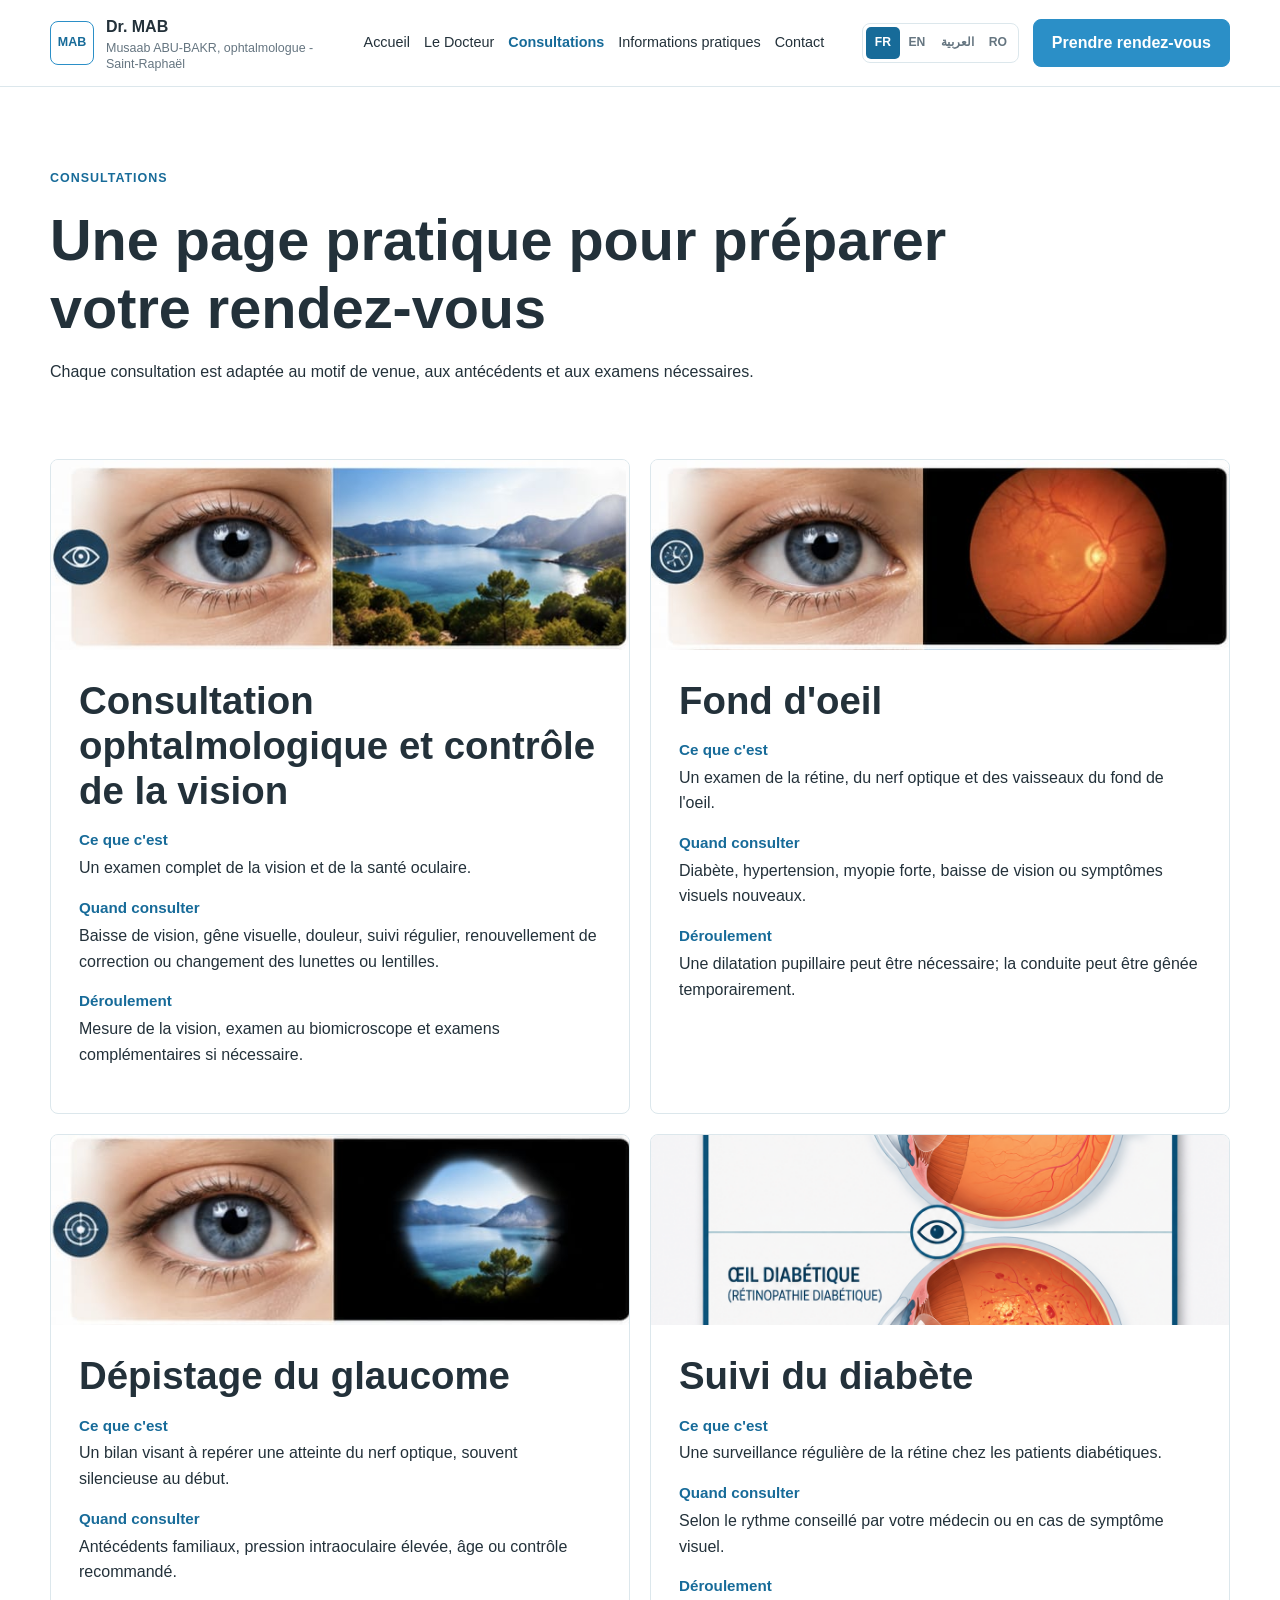
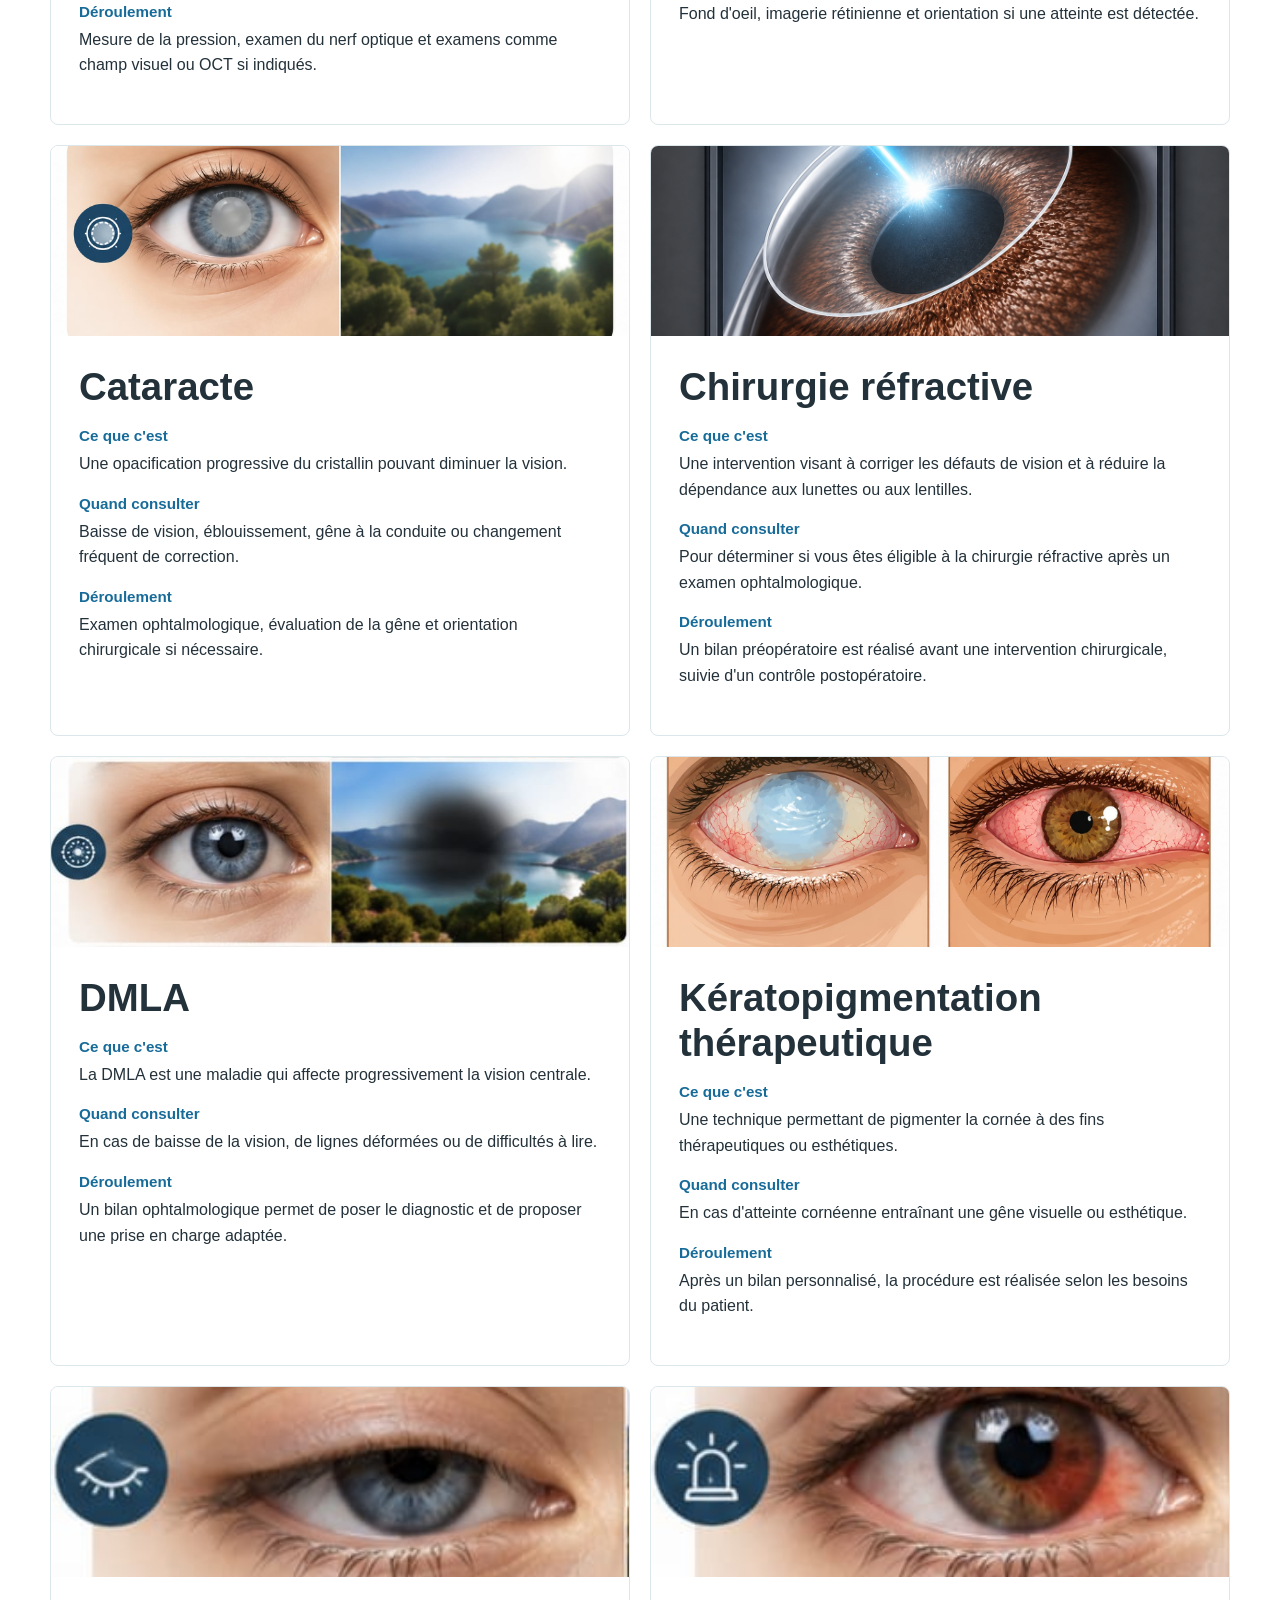
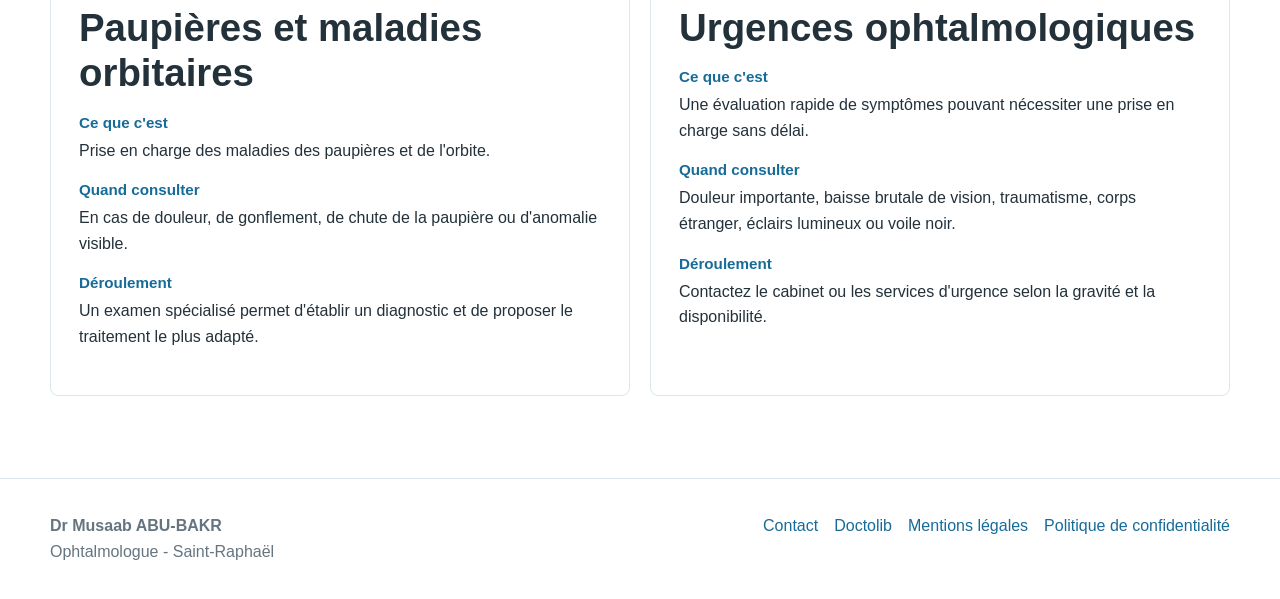
==== consultations.html @ e2e8c5e5 "Add files via upload" ====
<!doctype html>
<html lang="fr">
  <head>
    <meta charset="utf-8">
    <meta name="viewport" content="width=device-width, initial-scale=1">
    <title>Consultations ophtalmologiques à Saint-Raphaël | Dr Musaab ABU-BAKR</title>
    <meta name="description" content="Consultation ophtalmologique, contrôle de la vision, fond d'oeil, glaucome, diabète, cataracte, chirurgie réfractive, DMLA, kératopigmentation, paupières et maladies orbitaires.">
    <link rel="stylesheet" href="assets/styles.css">
  </head>
  <body>
    <header class="site-header">
      <a class="brand" href="index.html"><span class="brand-mark">MAB</span><span><strong>Dr. MAB</strong><small>Musaab ABU-BAKR, ophtalmologue - Saint-Raphaël</small></span></a>
      <button class="nav-toggle" type="button" aria-expanded="false" aria-controls="site-nav">Menu</button>
      <nav id="site-nav" class="site-nav"><a href="index.html">Accueil</a><a href="le-docteur.html">Le Docteur</a><a href="consultations.html" aria-current="page">Consultations</a><a href="informations-pratiques.html">Informations pratiques</a><a href="contact.html">Contact</a></nav>
      <a class="button button-primary header-cta" href="https://www.doctolib.fr/ophtalmologue/saint-raphael/musaab-abu-bakr-81519fad-babe-4776-a67e-3e1cb4965080" target="_blank" rel="noopener">Prendre rendez-vous</a>
    </header>
    <main>
      <section class="section compact-hero">
        <p class="eyebrow">Consultations</p>
        <h1>Une page pratique pour préparer votre rendez-vous</h1>
        <p>Chaque consultation est adaptée au motif de venue, aux antécédents et aux examens nécessaires.</p>
      </section>
      <section class="section service-list">
        <article><img src="assets/images/controle.jpg" alt="Consultation ophtalmologique et contrôle de la vision"><div class="service-body"><h2>Consultation ophtalmologique et contrôle de la vision</h2><h3>Ce que c'est</h3><p>Un examen complet de la vision et de la santé oculaire.</p><h3>Quand consulter</h3><p>Baisse de vision, gêne visuelle, douleur, suivi régulier, renouvellement de correction ou changement des lunettes ou lentilles.</p><h3>Déroulement</h3><p>Mesure de la vision, examen au biomicroscope et examens complémentaires si nécessaire.</p></div></article>
        <article><img src="assets/images/fund%20ochi.jpg" alt="Fond d'oeil"><div class="service-body"><h2>Fond d'oeil</h2><h3>Ce que c'est</h3><p>Un examen de la rétine, du nerf optique et des vaisseaux du fond de l'oeil.</p><h3>Quand consulter</h3><p>Diabète, hypertension, myopie forte, baisse de vision ou symptômes visuels nouveaux.</p><h3>Déroulement</h3><p>Une dilatation pupillaire peut être nécessaire; la conduite peut être gênée temporairement.</p></div></article>
        <article><img src="assets/images/glaucom.jpg" alt="Dépistage du glaucome"><div class="service-body"><h2>Dépistage du glaucome</h2><h3>Ce que c'est</h3><p>Un bilan visant à repérer une atteinte du nerf optique, souvent silencieuse au début.</p><h3>Quand consulter</h3><p>Antécédents familiaux, pression intraoculaire élevée, âge ou contrôle recommandé.</p><h3>Déroulement</h3><p>Mesure de la pression, examen du nerf optique et examens comme champ visuel ou OCT si indiqués.</p></div></article>
        <article><img src="assets/images/diabet.png" alt="Suivi du diabète"><div class="service-body"><h2>Suivi du diabète</h2><h3>Ce que c'est</h3><p>Une surveillance régulière de la rétine chez les patients diabétiques.</p><h3>Quand consulter</h3><p>Selon le rythme conseillé par votre médecin ou en cas de symptôme visuel.</p><h3>Déroulement</h3><p>Fond d'oeil, imagerie rétinienne et orientation si une atteinte est détectée.</p></div></article>
        <article><img src="assets/images/cataracta.jpg" alt="Cataracte"><div class="service-body"><h2>Cataracte</h2><h3>Ce que c'est</h3><p>Une opacification progressive du cristallin pouvant diminuer la vision.</p><h3>Quand consulter</h3><p>Baisse de vision, éblouissement, gêne à la conduite ou changement fréquent de correction.</p><h3>Déroulement</h3><p>Examen ophtalmologique, évaluation de la gêne et orientation chirurgicale si nécessaire.</p></div></article>
        <article><img src="assets/images/laser.png" alt="Chirurgie réfractive"><div class="service-body"><h2>Chirurgie réfractive</h2><h3>Ce que c'est</h3><p>Une intervention visant à corriger les défauts de vision et à réduire la dépendance aux lunettes ou aux lentilles.</p><h3>Quand consulter</h3><p>Pour déterminer si vous êtes éligible à la chirurgie réfractive après un examen ophtalmologique.</p><h3>Déroulement</h3><p>Un bilan préopératoire est réalisé avant une intervention chirurgicale, suivie d'un contrôle postopératoire.</p></div></article>
        <article><img src="assets/images/DMLA.jpg" alt="DMLA"><div class="service-body"><h2>DMLA</h2><h3>Ce que c'est</h3><p>La DMLA est une maladie qui affecte progressivement la vision centrale.</p><h3>Quand consulter</h3><p>En cas de baisse de la vision, de lignes déformées ou de difficultés à lire.</p><h3>Déroulement</h3><p>Un bilan ophtalmologique permet de poser le diagnostic et de proposer une prise en charge adaptée.</p></div></article>
        <article><img src="assets/images/keratopigm.%20terap..jpg" alt="Kératopigmentation thérapeutique"><div class="service-body"><h2>Kératopigmentation thérapeutique</h2><h3>Ce que c'est</h3><p>Une technique permettant de pigmenter la cornée à des fins thérapeutiques ou esthétiques.</p><h3>Quand consulter</h3><p>En cas d'atteinte cornéenne entraînant une gêne visuelle ou esthétique.</p><h3>Déroulement</h3><p>Après un bilan personnalisé, la procédure est réalisée selon les besoins du patient.</p></div></article>
        <article><img src="assets/images/maladies%20orbit..jpg" alt="Paupières et maladies orbitaires"><div class="service-body"><h2>Paupières et maladies orbitaires</h2><h3>Ce que c'est</h3><p>Prise en charge des maladies des paupières et de l'orbite.</p><h3>Quand consulter</h3><p>En cas de douleur, de gonflement, de chute de la paupière ou d'anomalie visible.</p><h3>Déroulement</h3><p>Un examen spécialisé permet d'établir un diagnostic et de proposer le traitement le plus adapté.</p></div></article>
        <article><img src="assets/images/urgence.jpg" alt="Urgences ophtalmologiques"><div class="service-body"><h2>Urgences ophtalmologiques</h2><h3>Ce que c'est</h3><p>Une évaluation rapide de symptômes pouvant nécessiter une prise en charge sans délai.</p><h3>Quand consulter</h3><p>Douleur importante, baisse brutale de vision, traumatisme, corps étranger, éclairs lumineux ou voile noir.</p><h3>Déroulement</h3><p>Contactez le cabinet ou les services d'urgence selon la gravité et la disponibilité.</p></div></article>
      </section>
    </main>
    <footer class="site-footer"><div><strong>Dr Musaab ABU-BAKR</strong><span>Ophtalmologue - Saint-Raphaël</span></div><nav><a href="contact.html">Contact</a><a href="https://www.doctolib.fr/ophtalmologue/saint-raphael/musaab-abu-bakr-81519fad-babe-4776-a67e-3e1cb4965080" target="_blank" rel="noopener">Doctolib</a><a href="mentions-legales.html">Mentions légales</a><a href="politique-confidentialite.html">Politique de confidentialité</a></nav></footer>
    <script src="assets/i18n.js"></script>
    <script src="assets/script.js"></script>
  </body>
</html>
---- assets/styles.css ----
:root {
  --blue: #2b8fc7;
  --blue-dark: #176b99;
  --blue-soft: #eaf6fb;
  --ink: #23313a;
  --muted: #657580;
  --line: #dce7ec;
  --panel: #f7fbfd;
  --white: #ffffff;
  --shadow: 0 18px 50px rgba(35, 49, 58, 0.08);
}

* {
  box-sizing: border-box;
}

html {
  scroll-behavior: smooth;
}

body {
  margin: 0;
  color: var(--ink);
  background: var(--white);
  font-family: Arial, Helvetica, sans-serif;
  line-height: 1.6;
}

img {
  display: block;
  max-width: 100%;
}

a {
  color: var(--blue-dark);
  text-decoration: none;
}

a:hover {
  text-decoration: underline;
}

h1,
h2,
h3 {
  line-height: 1.18;
  margin: 0 0 16px;
}

h1 {
  font-size: clamp(2rem, 6vw, 4.5rem);
  letter-spacing: 0;
}

h2 {
  font-size: clamp(1.55rem, 3vw, 2.4rem);
}

h3 {
  font-size: 1.05rem;
}

p {
  margin: 0 0 18px;
}

.site-header {
  position: sticky;
  top: 0;
  z-index: 10;
  display: grid;
  grid-template-columns: auto 1fr auto auto;
  align-items: center;
  gap: 14px;
  padding: 14px max(20px, calc((100vw - 1180px) / 2));
  border-bottom: 1px solid var(--line);
  background: rgba(255, 255, 255, 0.96);
  backdrop-filter: blur(10px);
}

.language-switcher {
  direction: ltr;
  display: inline-flex;
  align-items: center;
  padding: 3px;
  border: 1px solid var(--line);
  border-radius: 8px;
  background: var(--white);
}

.language-switcher button {
  min-width: 34px;
  height: 32px;
  padding: 0 7px;
  border: 0;
  border-radius: 5px;
  background: transparent;
  color: var(--muted);
  cursor: pointer;
  font: inherit;
  font-size: 0.76rem;
  font-weight: 700;
}

.language-switcher button.is-active {
  color: var(--white);
  background: var(--blue-dark);
}

.language-switcher-legal {
  position: absolute;
  top: 20px;
  right: 20px;
}

html[dir="rtl"] body {
  font-family: Arial, "Tahoma", sans-serif;
}

html[dir="rtl"] .hero-list li,
html[dir="rtl"] .check-list li {
  padding-right: 28px;
  padding-left: 0;
}

html[dir="rtl"] .hero-list li::before,
html[dir="rtl"] .check-list li::before {
  right: 0;
  left: auto;
}

.brand {
  display: inline-flex;
  align-items: center;
  gap: 12px;
  min-width: 0;
  color: var(--ink);
}

.brand:hover {
  text-decoration: none;
}

.brand-mark {
  display: grid;
  width: 44px;
  height: 44px;
  place-items: center;
  border: 1px solid var(--blue);
  border-radius: 8px;
  color: var(--blue-dark);
  font-weight: 700;
  font-size: 0.78rem;
}

.brand strong,
.brand small {
  display: block;
}

.brand small {
  max-width: 220px;
  color: var(--muted);
  font-size: 0.78rem;
  line-height: 1.3;
}

.site-nav {
  display: flex;
  justify-content: center;
  gap: 14px;
  font-size: 0.9rem;
}

.site-nav a {
  color: var(--ink);
  white-space: nowrap;
}

.site-nav a[aria-current="page"] {
  color: var(--blue-dark);
  font-weight: 700;
}

.nav-toggle {
  display: none;
}

.button {
  display: inline-flex;
  align-items: center;
  justify-content: center;
  min-height: 44px;
  padding: 10px 18px;
  border: 1px solid var(--blue);
  border-radius: 8px;
  font-weight: 700;
  text-decoration: none;
}

.button:hover {
  text-decoration: none;
}

.button-primary {
  color: var(--white);
  background: var(--blue);
}

.button-primary:hover {
  background: var(--blue-dark);
}

.button-secondary {
  color: var(--blue-dark);
  background: var(--white);
}

.section {
  width: min(1180px, calc(100% - 40px));
  margin: 0 auto;
  padding: 82px 0;
}

.section-muted {
  width: 100%;
  padding-right: max(20px, calc((100vw - 1180px) / 2));
  padding-left: max(20px, calc((100vw - 1180px) / 2));
  background: var(--panel);
}

.hero,
.split,
.page-hero,
.contact-band,
.contact-page {
  display: grid;
  grid-template-columns: minmax(0, 1fr) minmax(320px, 0.82fr);
  gap: 54px;
  align-items: center;
}

.hero {
  min-height: calc(100vh - 78px);
  padding-top: 52px;
  padding-bottom: 52px;
}

.hero-title {
  max-width: 760px;
  font-size: 4rem;
  line-height: 1.12;
}

.hero-role {
  display: block;
  margin-top: 10px;
}

.nowrap {
  white-space: nowrap;
}

.eyebrow {
  color: var(--blue-dark);
  font-size: 0.78rem;
  font-weight: 700;
  letter-spacing: 0.08em;
  text-transform: uppercase;
}

.hero-list,
.check-list {
  padding: 0;
  margin: 0 0 28px;
  list-style: none;
}

.hero-list li,
.check-list li {
  position: relative;
  padding-left: 28px;
  margin: 10px 0;
}

.hero-list li::before,
.check-list li::before,
.advantage-row span::before {
  content: "✓";
  color: var(--blue-dark);
  font-weight: 700;
}

.hero-list li::before,
.check-list li::before {
  position: absolute;
  left: 0;
}

.actions {
  display: flex;
  flex-wrap: wrap;
  gap: 12px;
}

.photo-card {
  position: relative;
  overflow: hidden;
  min-height: 360px;
  margin: 0;
  border: 1px solid var(--line);
  border-radius: 8px;
  background:
    linear-gradient(135deg, rgba(43, 143, 199, 0.12), rgba(247, 251, 253, 0.86)),
    repeating-linear-gradient(45deg, #f6fbfd 0 12px, #eef7fb 12px 24px);
  box-shadow: var(--shadow);
}

.photo-card img {
  width: 100%;
  height: 100%;
  min-height: inherit;
  object-fit: cover;
}

.photo-card img.focus-right {
  object-position: right center;
}

.photo-card img[hidden] {
  display: none;
}

.photo-card img:not([src]),
.photo-card img[src=""] {
  display: none;
}

.photo-card figcaption {
  position: absolute;
  right: 16px;
  bottom: 16px;
  left: 16px;
  padding: 10px 12px;
  border: 1px solid var(--line);
  border-radius: 8px;
  background: rgba(255, 255, 255, 0.9);
  color: var(--muted);
  font-size: 0.88rem;
}

.hero-photo {
  min-height: 520px;
}

.wide-photo {
  min-height: 460px;
}

.section-heading {
  max-width: 720px;
  margin-bottom: 34px;
}

.feature-grid,
.language-grid {
  display: grid;
  grid-template-columns: repeat(4, minmax(0, 1fr));
  gap: 18px;
}

.feature,
.language-grid article,
.service-list article,
.pathology-list article,
.faq details {
  border: 1px solid var(--line);
  border-radius: 8px;
  background: var(--white);
}

.feature {
  padding: 24px;
}

.icon {
  display: grid;
  width: 42px;
  height: 42px;
  place-items: center;
  margin-bottom: 18px;
  border-radius: 8px;
  background: var(--blue-soft);
  color: var(--blue-dark);
  font-size: 1.45rem;
}

.center {
  margin-top: 28px;
  text-align: center;
}

.advantage-row {
  display: grid;
  grid-template-columns: repeat(4, minmax(0, 1fr));
  gap: 16px;
}

.advantage-row span {
  display: flex;
  align-items: center;
  gap: 10px;
  min-height: 72px;
  padding: 18px;
  border: 1px solid var(--line);
  border-radius: 8px;
  background: var(--white);
  font-weight: 700;
}

.international {
  display: grid;
  grid-template-columns: 0.65fr 1fr;
  gap: 36px;
  border-top: 1px solid var(--line);
  border-bottom: 1px solid var(--line);
}

.language-grid {
  grid-template-columns: repeat(3, minmax(0, 1fr));
}

.language-grid article {
  padding: 24px;
}

.contact-band,
.contact-page {
  align-items: stretch;
}

.info-list {
  display: grid;
  gap: 12px;
  margin: 0 0 26px;
}

.info-list div {
  padding-bottom: 12px;
  border-bottom: 1px solid var(--line);
}

.info-list dt {
  color: var(--muted);
  font-size: 0.85rem;
}

.info-list dd {
  margin: 0;
  font-weight: 700;
}

.info-list.large {
  font-size: 1.1rem;
}

.map-placeholder {
  display: grid;
  min-height: 320px;
  place-items: center;
  border: 1px solid var(--line);
  border-radius: 8px;
  background:
    linear-gradient(rgba(255, 255, 255, 0.75), rgba(255, 255, 255, 0.75)),
    linear-gradient(90deg, transparent 24px, rgba(43, 143, 199, 0.12) 25px),
    linear-gradient(transparent 24px, rgba(43, 143, 199, 0.12) 25px);
  background-size: auto, 50px 50px, 50px 50px;
  color: var(--muted);
  font-weight: 700;
}

.large-map {
  min-height: 520px;
}

.map-image-link {
  overflow: hidden;
  padding: 0;
  background: var(--white);
}

.map-image-link img {
  width: 100%;
  height: 100%;
  min-height: inherit;
  object-fit: cover;
  transition: transform 180ms ease;
}

.map-image-link:hover img {
  transform: scale(1.015);
}

.compact-hero {
  max-width: 920px;
  margin-left: max(20px, calc((100vw - 1180px) / 2));
  padding-bottom: 34px;
}

.compact-hero h1 {
  font-size: clamp(2rem, 5vw, 3.6rem);
}

.service-list,
.pathology-list {
  display: grid;
  grid-template-columns: repeat(2, minmax(0, 1fr));
  gap: 20px;
  padding-top: 22px;
}

.pathology-list article {
  padding: 28px;
}

.service-list article {
  overflow: hidden;
  padding: 0;
}

.service-list article img {
  display: block;
  width: 100%;
  height: 190px;
  object-fit: cover;
}

.service-list .service-body {
  padding: 28px;
}

.service-list h3,
.pathology-list h3 {
  margin: 18px 0 6px;
  color: var(--blue-dark);
  font-size: 0.95rem;
}

.faq {
  max-width: 900px;
}

.faq details {
  padding: 18px 22px;
  margin-bottom: 14px;
}

.faq summary {
  cursor: pointer;
  font-weight: 700;
}

.faq p {
  margin-top: 12px;
  margin-bottom: 0;
}

.content {
  display: grid;
  max-width: 920px;
  gap: 32px;
}

.timeline {
  display: grid;
  gap: 16px;
  margin: 18px 0 0;
  padding: 0;
  list-style: none;
}

.timeline li {
  padding-left: 16px;
  border-left: 2px solid var(--line);
}

.timeline strong {
  display: block;
}

.timeline .timeline-meta {
  display: block;
  margin-top: 2px;
  color: var(--muted);
  font-size: 0.85rem;
}

.content article {
  padding-bottom: 28px;
  border-bottom: 1px solid var(--line);
}

.site-footer {
  display: flex;
  justify-content: space-between;
  gap: 24px;
  padding: 34px max(20px, calc((100vw - 1180px) / 2));
  border-top: 1px solid var(--line);
  color: var(--muted);
}

.site-footer strong,
.site-footer span {
  display: block;
}

.site-footer nav {
  display: flex;
  flex-wrap: wrap;
  gap: 16px;
}

.legal-page {
  max-width: 820px;
}

@media (max-width: 1180px) {
  .site-header {
    grid-template-columns: 1fr auto auto;
  }

  .header-cta {
    display: none;
  }

  .nav-toggle {
    display: inline-flex;
    align-items: center;
    justify-content: center;
    min-height: 40px;
    padding: 8px 12px;
    border: 1px solid var(--line);
    border-radius: 8px;
    background: var(--white);
    color: var(--ink);
    font-weight: 700;
  }

  .site-nav {
    grid-column: 1 / -1;
    display: none;
    flex-direction: column;
    align-items: flex-start;
    padding-top: 10px;
  }

  .language-switcher {
    grid-column: 2;
    grid-row: 1;
    justify-self: end;
  }

  .nav-toggle {
    grid-column: 3;
    grid-row: 1;
  }

  .site-nav {
    grid-row: 2;
  }

  .site-nav.is-open {
    display: flex;
  }

  .hero,
  .split,
  .page-hero,
  .contact-band,
  .contact-page,
  .international {
    grid-template-columns: 1fr;
  }

  .hero-title {
    max-width: 820px;
    font-size: 3.45rem;
  }

  .feature-grid,
  .advantage-row {
    grid-template-columns: repeat(2, minmax(0, 1fr));
  }
}

@media (max-width: 720px) {
  .section {
    width: min(100% - 28px, 1180px);
    padding: 58px 0;
  }

  .section-muted {
    width: 100%;
    padding-right: 14px;
    padding-left: 14px;
  }

  .brand small {
    max-width: 190px;
  }

  .site-header {
    gap: 10px;
  }

  .language-switcher button {
    min-width: 29px;
    padding: 0 4px;
    font-size: 0.7rem;
  }

  .language-switcher {
    grid-column: 1 / -1;
    grid-row: 2;
  }

  .site-nav {
    grid-row: 3;
  }

  .hero {
    min-height: auto;
    padding-top: 44px;
  }

  .hero-title {
    font-size: 2.55rem;
    line-height: 1.14;
  }

  .hero-photo,
  .photo-card,
  .wide-photo {
    min-height: 300px;
  }

  .feature-grid,
  .advantage-row,
  .language-grid,
  .service-list,
  .pathology-list {
    grid-template-columns: 1fr;
  }

  .site-footer {
    display: grid;
  }
}

@media (max-width: 420px) {
  .hero-title {
    font-size: 2.2rem;
  }
}

.hero-carousel {
  position: absolute;
  inset: 0;
}

.hero-carousel-slides {
  position: absolute;
  inset: 0;
}

.hero-carousel-slide {
  position: absolute;
  inset: 0;
  width: 100%;
  height: 100%;
  object-fit: cover;
  opacity: 0;
  transition: opacity 480ms ease;
}

.hero-carousel-slide.active {
  z-index: 1;
  opacity: 1;
}

.hero-carousel-dots {
  position: absolute;
  z-index: 2;
  right: 16px;
  bottom: 16px;
  left: 16px;
  display: flex;
  justify-content: center;
  gap: 8px;
}

.hero-carousel-dot {
  width: 10px;
  height: 10px;
  padding: 0;
  border: 1px solid var(--line);
  border-radius: 50%;
  background: rgba(255, 255, 255, 0.8);
  box-shadow: var(--shadow);
  cursor: pointer;
}

.hero-carousel-dot.active {
  background: var(--blue);
  border-color: var(--blue);
}

.hero-carousel-expand {
  position: absolute;
  z-index: 2;
  top: 16px;
  right: 16px;
  width: 36px;
  height: 36px;
  display: inline-flex;
  align-items: center;
  justify-content: center;
  padding: 0;
  border: 1px solid var(--line);
  border-radius: 999px;
  background: rgba(255, 255, 255, 0.8);
  box-shadow: var(--shadow);
  color: var(--ink);
  font-size: 1.1rem;
  cursor: pointer;
}

.hero-carousel-expand:hover {
  background: var(--white);
}

.lightbox {
  display: none;
  position: fixed;
  inset: 0;
  z-index: 1000;
  align-items: center;
  justify-content: center;
  padding: 40px;
  background: rgba(35, 49, 58, 0.85);
}

.lightbox.lightbox-open {
  display: flex;
}

.lightbox-image {
  max-width: 100%;
  max-height: 100%;
  object-fit: contain;
  box-shadow: var(--shadow);
}

.lightbox-close {
  position: fixed;
  top: 20px;
  right: 20px;
  width: 44px;
  height: 44px;
  display: inline-flex;
  align-items: center;
  justify-content: center;
  padding: 0;
  border: 1px solid rgba(255, 255, 255, 0.4);
  border-radius: 999px;
  background: rgba(255, 255, 255, 0.15);
  color: var(--white);
  font-size: 1.2rem;
  cursor: pointer;
}

.lightbox-close:hover {
  background: rgba(255, 255, 255, 0.3);
}

@media (prefers-reduced-motion: reduce) {
  .hero-carousel-slide {
    transition: none;
  }
}
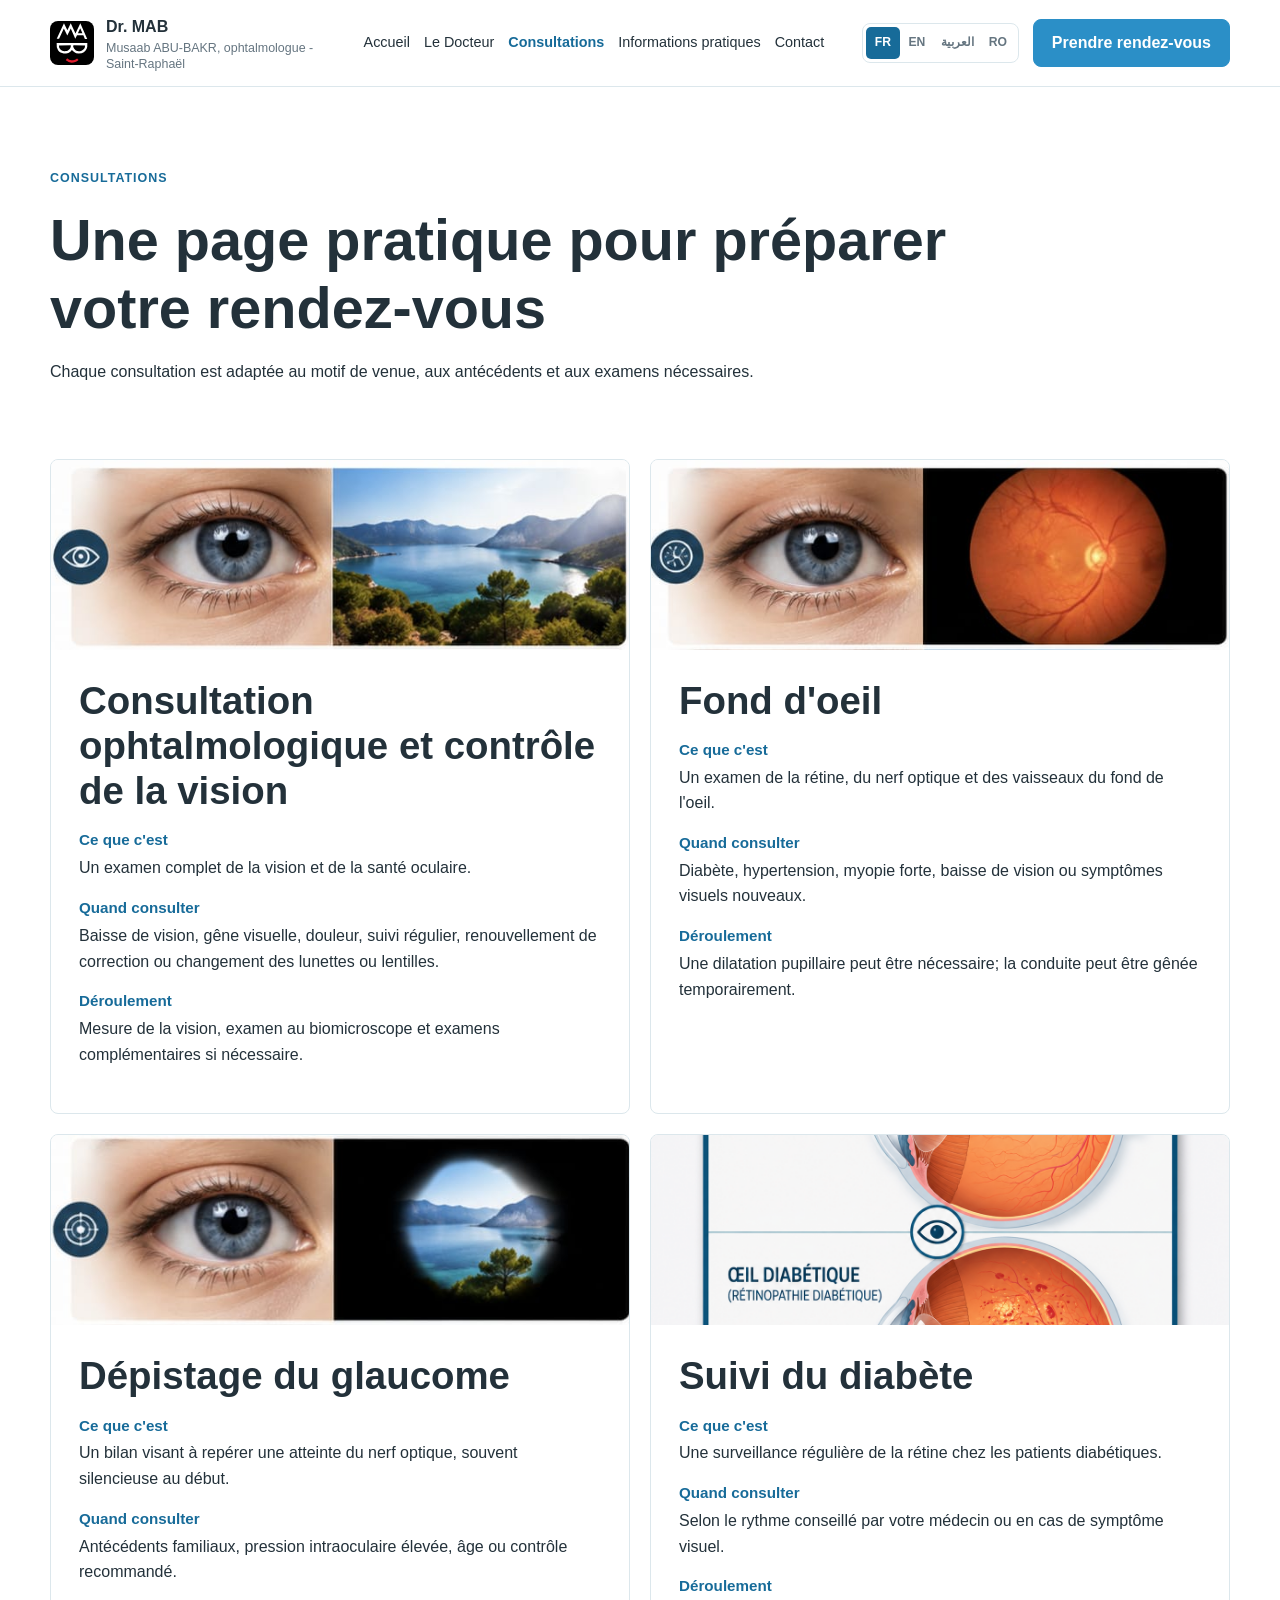
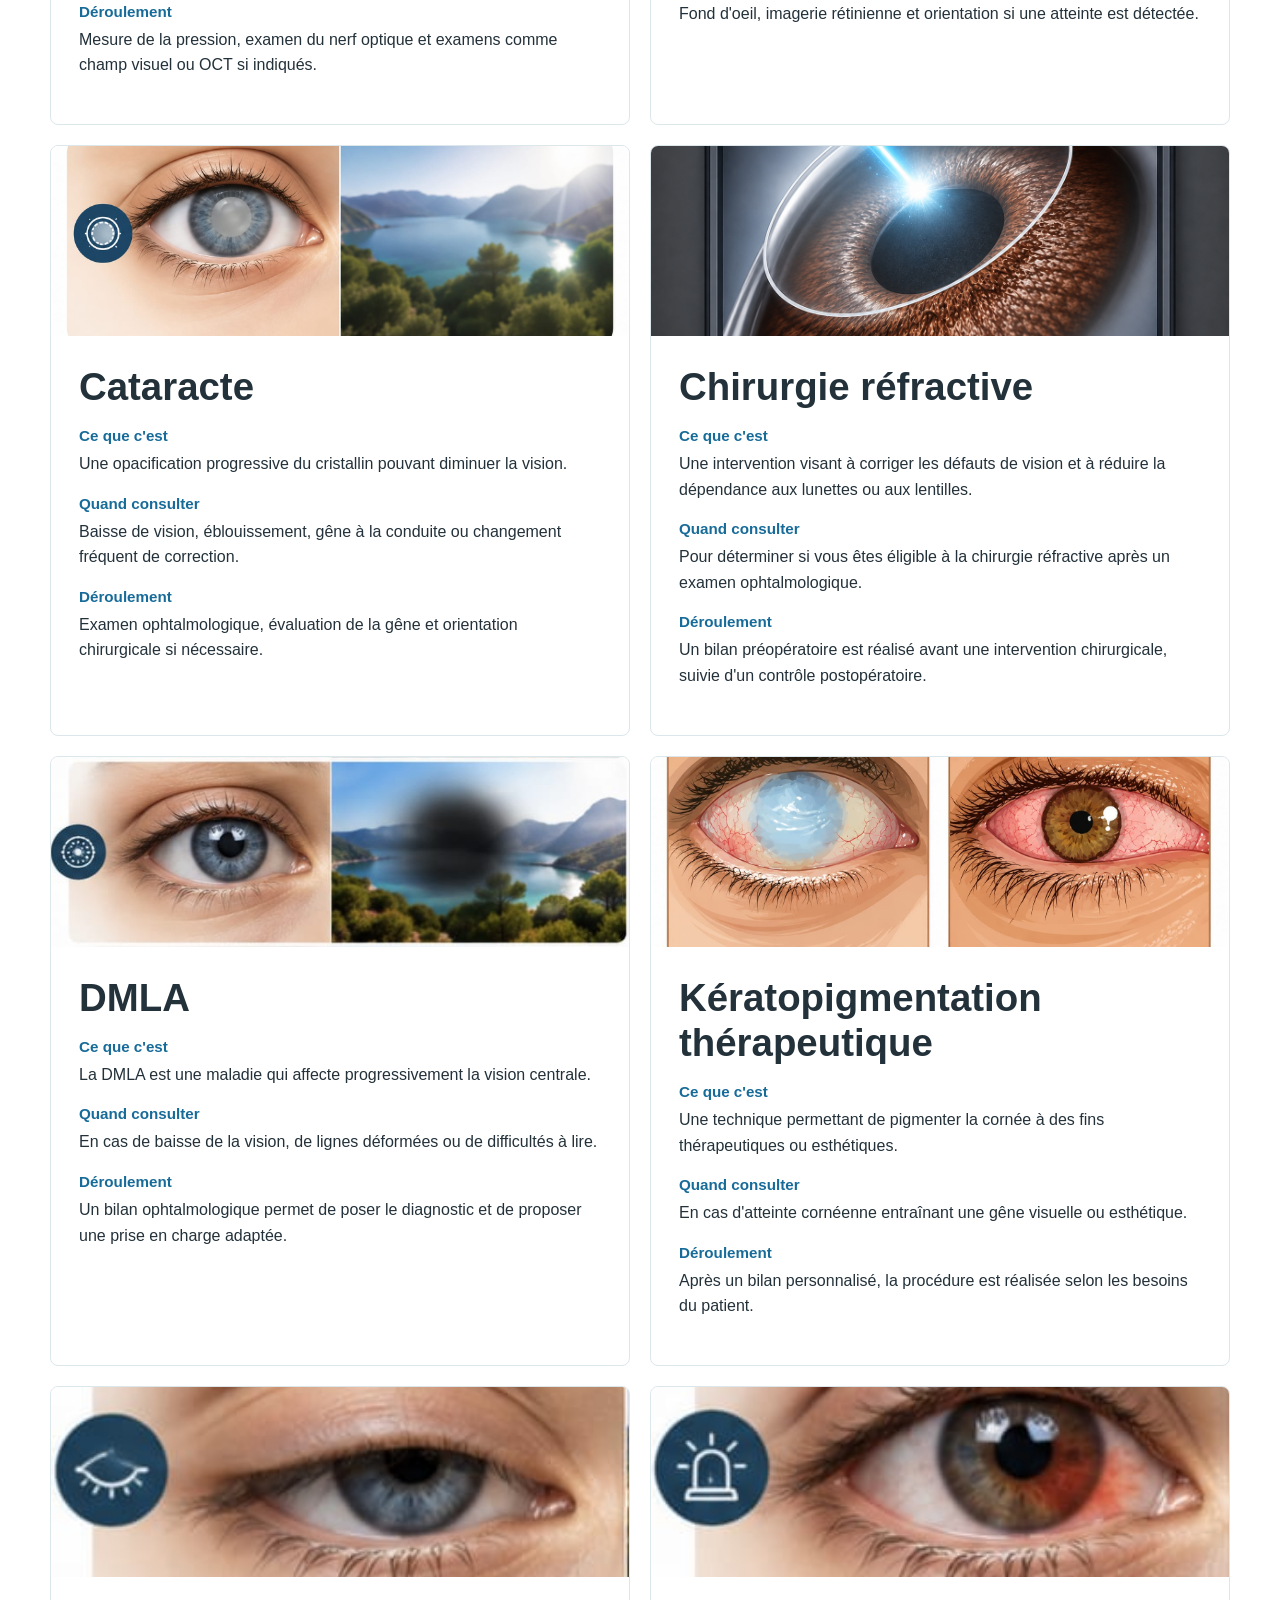
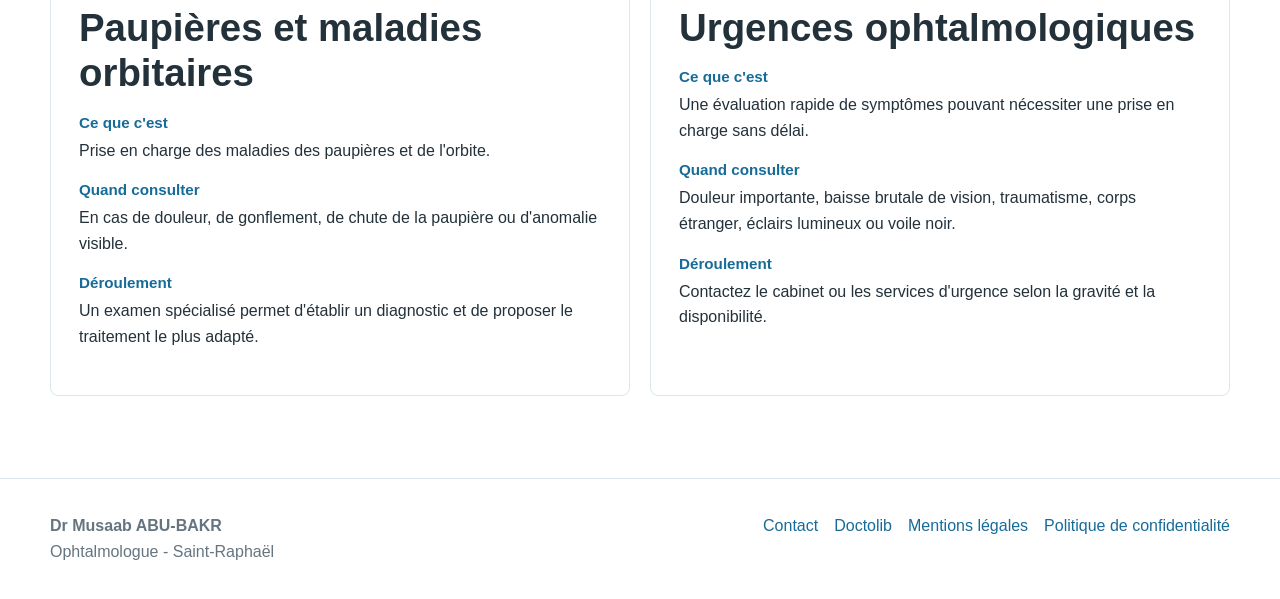
==== commit 9cb93ae0: "Add files via upload" ====
--- a/consultations.html
+++ b/consultations.html
@@ -5,11 +5,12 @@
     <meta name="viewport" content="width=device-width, initial-scale=1">
     <title>Consultations ophtalmologiques à Saint-Raphaël | Dr Musaab ABU-BAKR</title>
     <meta name="description" content="Consultation ophtalmologique, contrôle de la vision, fond d'oeil, glaucome, diabète, cataracte, chirurgie réfractive, DMLA, kératopigmentation, paupières et maladies orbitaires.">
-    <link rel="stylesheet" href="assets/styles.css">
+    <link rel="icon" type="image/svg+xml" href="assets/images/logo-mab.svg">
+    <link rel="stylesheet" href="assets/styles.css?v=1">
   </head>
   <body>
     <header class="site-header">
-      <a class="brand" href="index.html"><span class="brand-mark">MAB</span><span><strong>Dr. MAB</strong><small>Musaab ABU-BAKR, ophtalmologue - Saint-Raphaël</small></span></a>
+      <a class="brand" href="index.html"><img src="assets/images/logo-mab.svg" alt="Dr Musaab ABU-BAKR" class="brand-mark"><span><strong>Dr. MAB</strong><small>Musaab ABU-BAKR, ophtalmologue - Saint-Raphaël</small></span></a>
       <button class="nav-toggle" type="button" aria-expanded="false" aria-controls="site-nav">Menu</button>
       <nav id="site-nav" class="site-nav"><a href="index.html">Accueil</a><a href="le-docteur.html">Le Docteur</a><a href="consultations.html" aria-current="page">Consultations</a><a href="informations-pratiques.html">Informations pratiques</a><a href="contact.html">Contact</a></nav>
       <a class="button button-primary header-cta" href="https://www.doctolib.fr/ophtalmologue/saint-raphael/musaab-abu-bakr-81519fad-babe-4776-a67e-3e1cb4965080" target="_blank" rel="noopener">Prendre rendez-vous</a>
@@ -21,12 +22,12 @@
         <p>Chaque consultation est adaptée au motif de venue, aux antécédents et aux examens nécessaires.</p>
       </section>
       <section class="section service-list">
-        <article><img src="assets/images/controle.jpg" alt="Consultation ophtalmologique et contrôle de la vision"><div class="service-body"><h2>Consultation ophtalmologique et contrôle de la vision</h2><h3>Ce que c'est</h3><p>Un examen complet de la vision et de la santé oculaire.</p><h3>Quand consulter</h3><p>Baisse de vision, gêne visuelle, douleur, suivi régulier, renouvellement de correction ou changement des lunettes ou lentilles.</p><h3>Déroulement</h3><p>Mesure de la vision, examen au biomicroscope et examens complémentaires si nécessaire.</p></div></article>
-        <article><img src="assets/images/fund%20ochi.jpg" alt="Fond d'oeil"><div class="service-body"><h2>Fond d'oeil</h2><h3>Ce que c'est</h3><p>Un examen de la rétine, du nerf optique et des vaisseaux du fond de l'oeil.</p><h3>Quand consulter</h3><p>Diabète, hypertension, myopie forte, baisse de vision ou symptômes visuels nouveaux.</p><h3>Déroulement</h3><p>Une dilatation pupillaire peut être nécessaire; la conduite peut être gênée temporairement.</p></div></article>
-        <article><img src="assets/images/glaucom.jpg" alt="Dépistage du glaucome"><div class="service-body"><h2>Dépistage du glaucome</h2><h3>Ce que c'est</h3><p>Un bilan visant à repérer une atteinte du nerf optique, souvent silencieuse au début.</p><h3>Quand consulter</h3><p>Antécédents familiaux, pression intraoculaire élevée, âge ou contrôle recommandé.</p><h3>Déroulement</h3><p>Mesure de la pression, examen du nerf optique et examens comme champ visuel ou OCT si indiqués.</p></div></article>
+        <article id="consultation-controle"><img src="assets/images/controle.jpg" alt="Consultation ophtalmologique et contrôle de la vision"><div class="service-body"><h2>Consultation ophtalmologique et contrôle de la vision</h2><h3>Ce que c'est</h3><p>Un examen complet de la vision et de la santé oculaire.</p><h3>Quand consulter</h3><p>Baisse de vision, gêne visuelle, douleur, suivi régulier, renouvellement de correction ou changement des lunettes ou lentilles.</p><h3>Déroulement</h3><p>Mesure de la vision, examen au biomicroscope et examens complémentaires si nécessaire.</p></div></article>
+        <article id="fond-oeil"><img src="assets/images/fund%20ochi.jpg" alt="Fond d'oeil"><div class="service-body"><h2>Fond d'oeil</h2><h3>Ce que c'est</h3><p>Un examen de la rétine, du nerf optique et des vaisseaux du fond de l'oeil.</p><h3>Quand consulter</h3><p>Diabète, hypertension, myopie forte, baisse de vision ou symptômes visuels nouveaux.</p><h3>Déroulement</h3><p>Une dilatation pupillaire peut être nécessaire; la conduite peut être gênée temporairement.</p></div></article>
+        <article id="glaucome"><img src="assets/images/glaucom.jpg" alt="Dépistage du glaucome"><div class="service-body"><h2>Dépistage du glaucome</h2><h3>Ce que c'est</h3><p>Un bilan visant à repérer une atteinte du nerf optique, souvent silencieuse au début.</p><h3>Quand consulter</h3><p>Antécédents familiaux, pression intraoculaire élevée, âge ou contrôle recommandé.</p><h3>Déroulement</h3><p>Mesure de la pression, examen du nerf optique et examens comme champ visuel ou OCT si indiqués.</p></div></article>
         <article><img src="assets/images/diabet.png" alt="Suivi du diabète"><div class="service-body"><h2>Suivi du diabète</h2><h3>Ce que c'est</h3><p>Une surveillance régulière de la rétine chez les patients diabétiques.</p><h3>Quand consulter</h3><p>Selon le rythme conseillé par votre médecin ou en cas de symptôme visuel.</p><h3>Déroulement</h3><p>Fond d'oeil, imagerie rétinienne et orientation si une atteinte est détectée.</p></div></article>
         <article><img src="assets/images/cataracta.jpg" alt="Cataracte"><div class="service-body"><h2>Cataracte</h2><h3>Ce que c'est</h3><p>Une opacification progressive du cristallin pouvant diminuer la vision.</p><h3>Quand consulter</h3><p>Baisse de vision, éblouissement, gêne à la conduite ou changement fréquent de correction.</p><h3>Déroulement</h3><p>Examen ophtalmologique, évaluation de la gêne et orientation chirurgicale si nécessaire.</p></div></article>
-        <article><img src="assets/images/laser.png" alt="Chirurgie réfractive"><div class="service-body"><h2>Chirurgie réfractive</h2><h3>Ce que c'est</h3><p>Une intervention visant à corriger les défauts de vision et à réduire la dépendance aux lunettes ou aux lentilles.</p><h3>Quand consulter</h3><p>Pour déterminer si vous êtes éligible à la chirurgie réfractive après un examen ophtalmologique.</p><h3>Déroulement</h3><p>Un bilan préopératoire est réalisé avant une intervention chirurgicale, suivie d'un contrôle postopératoire.</p></div></article>
+        <article id="chirurgie-refractive"><img src="assets/images/laser.png" alt="Chirurgie réfractive"><div class="service-body"><h2>Chirurgie réfractive</h2><h3>Ce que c'est</h3><p>Une intervention visant à corriger les défauts de vision et à réduire la dépendance aux lunettes ou aux lentilles.</p><h3>Quand consulter</h3><p>Pour déterminer si vous êtes éligible à la chirurgie réfractive après un examen ophtalmologique.</p><h3>Déroulement</h3><p>Un bilan préopératoire est réalisé avant une intervention chirurgicale, suivie d'un contrôle postopératoire.</p></div></article>
         <article><img src="assets/images/DMLA.jpg" alt="DMLA"><div class="service-body"><h2>DMLA</h2><h3>Ce que c'est</h3><p>La DMLA est une maladie qui affecte progressivement la vision centrale.</p><h3>Quand consulter</h3><p>En cas de baisse de la vision, de lignes déformées ou de difficultés à lire.</p><h3>Déroulement</h3><p>Un bilan ophtalmologique permet de poser le diagnostic et de proposer une prise en charge adaptée.</p></div></article>
         <article><img src="assets/images/keratopigm.%20terap..jpg" alt="Kératopigmentation thérapeutique"><div class="service-body"><h2>Kératopigmentation thérapeutique</h2><h3>Ce que c'est</h3><p>Une technique permettant de pigmenter la cornée à des fins thérapeutiques ou esthétiques.</p><h3>Quand consulter</h3><p>En cas d'atteinte cornéenne entraînant une gêne visuelle ou esthétique.</p><h3>Déroulement</h3><p>Après un bilan personnalisé, la procédure est réalisée selon les besoins du patient.</p></div></article>
         <article><img src="assets/images/maladies%20orbit..jpg" alt="Paupières et maladies orbitaires"><div class="service-body"><h2>Paupières et maladies orbitaires</h2><h3>Ce que c'est</h3><p>Prise en charge des maladies des paupières et de l'orbite.</p><h3>Quand consulter</h3><p>En cas de douleur, de gonflement, de chute de la paupière ou d'anomalie visible.</p><h3>Déroulement</h3><p>Un examen spécialisé permet d'établir un diagnostic et de proposer le traitement le plus adapté.</p></div></article>
@@ -34,7 +35,7 @@
       </section>
     </main>
     <footer class="site-footer"><div><strong>Dr Musaab ABU-BAKR</strong><span>Ophtalmologue - Saint-Raphaël</span></div><nav><a href="contact.html">Contact</a><a href="https://www.doctolib.fr/ophtalmologue/saint-raphael/musaab-abu-bakr-81519fad-babe-4776-a67e-3e1cb4965080" target="_blank" rel="noopener">Doctolib</a><a href="mentions-legales.html">Mentions légales</a><a href="politique-confidentialite.html">Politique de confidentialité</a></nav></footer>
-    <script src="assets/i18n.js"></script>
-    <script src="assets/script.js"></script>
+    <script src="assets/i18n.js?v=1"></script>
+    <script src="assets/script.js?v=1"></script>
   </body>
 </html>
--- a/assets/styles.css
+++ b/assets/styles.css
@@ -142,15 +142,12 @@
 }
 
 .brand-mark {
-  display: grid;
+  display: block;
   width: 44px;
-  height: 44px;
-  place-items: center;
-  border: 1px solid var(--blue);
+  max-width: 44px;
+  height: auto;
   border-radius: 8px;
-  color: var(--blue-dark);
-  font-weight: 700;
-  font-size: 0.78rem;
+  flex-shrink: 0;
 }
 
 .brand strong,
@@ -336,6 +333,18 @@
   display: none;
 }
 
+.photo-card img.hero-photo-badge {
+  position: absolute;
+  top: 10px;
+  right: 10px;
+  width: 190px;
+  height: auto;
+  min-height: 0;
+  object-fit: contain;
+  border-radius: 6px;
+  box-shadow: 0 2px 10px rgba(0, 0, 0, 0.35);
+}
+
 .photo-card figcaption {
   position: absolute;
   right: 16px;
@@ -380,7 +389,17 @@
 }
 
 .feature {
+  display: block;
   padding: 24px;
+  color: inherit;
+  text-decoration: none;
+  transition: box-shadow 0.15s ease, border-color 0.15s ease;
+}
+
+.feature:hover,
+.feature:focus-visible {
+  border-color: var(--blue);
+  box-shadow: var(--shadow);
 }
 
 .icon {
@@ -526,6 +545,7 @@
 .service-list article {
   overflow: hidden;
   padding: 0;
+  scroll-margin-top: 90px;
 }
 
 .service-list article img {
@@ -883,6 +903,27 @@
   background: rgba(255, 255, 255, 0.3);
 }
 
+.timeline:not(.is-expanded) .timeline-extra {
+  display: none;
+}
+
+.timeline-toggle {
+  margin-top: 18px;
+  cursor: pointer;
+}
+
+.timeline-toggle .toggle-label-less {
+  display: none;
+}
+
+.timeline-toggle[aria-expanded="true"] .toggle-label-more {
+  display: none;
+}
+
+.timeline-toggle[aria-expanded="true"] .toggle-label-less {
+  display: inline;
+}
+
 @media (prefers-reduced-motion: reduce) {
   .hero-carousel-slide {
     transition: none;
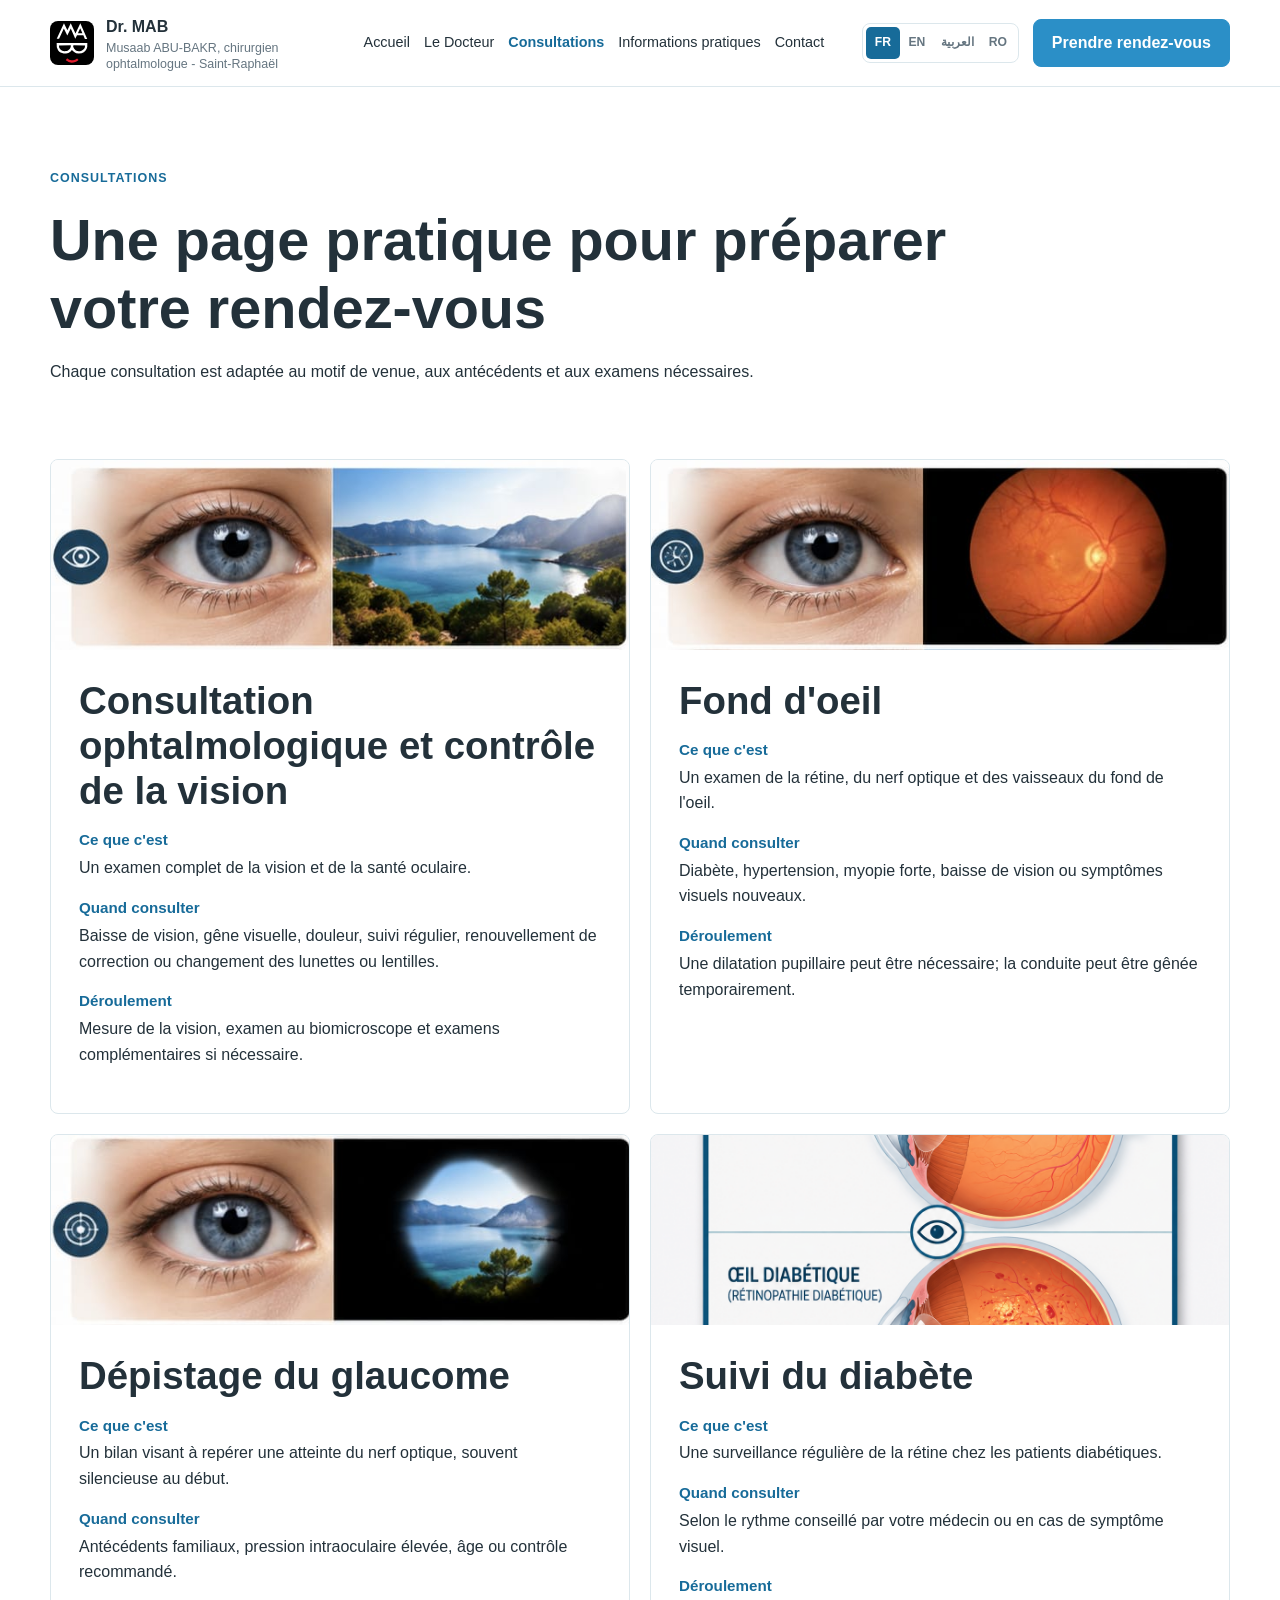
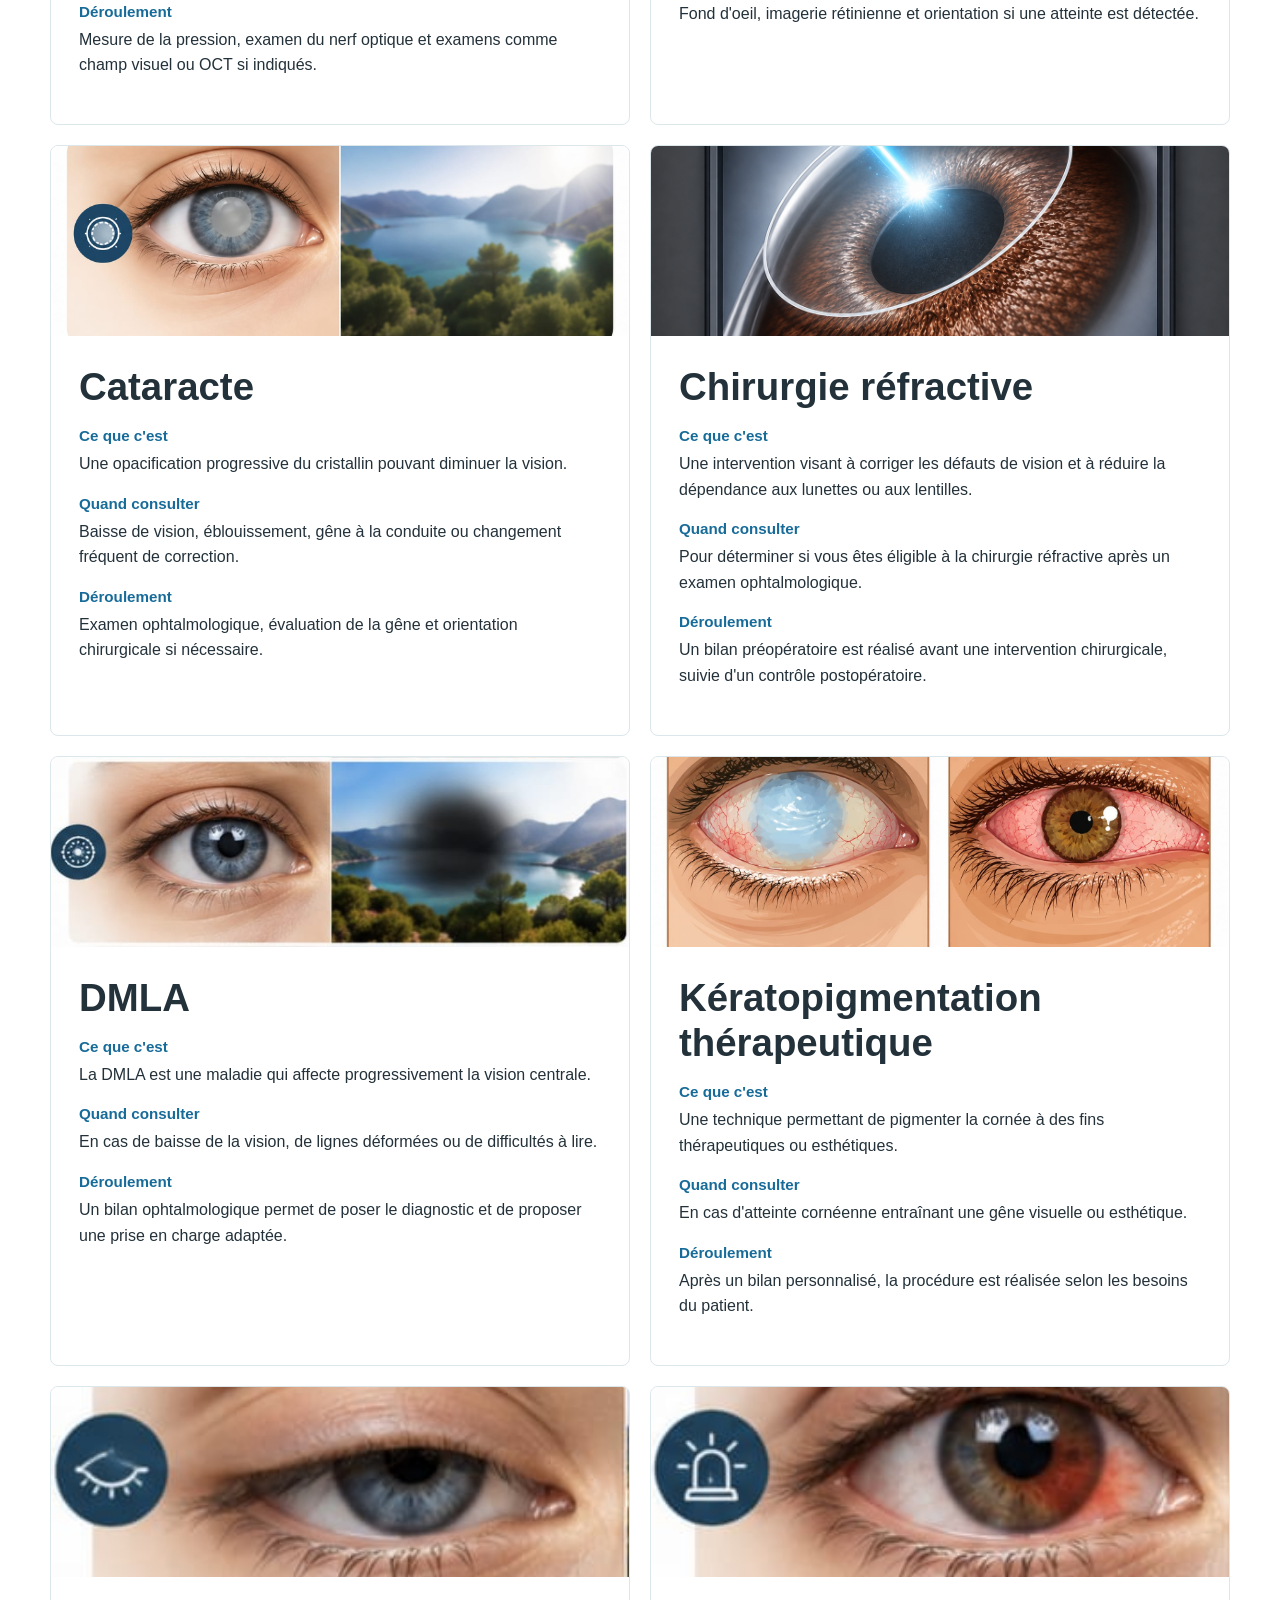
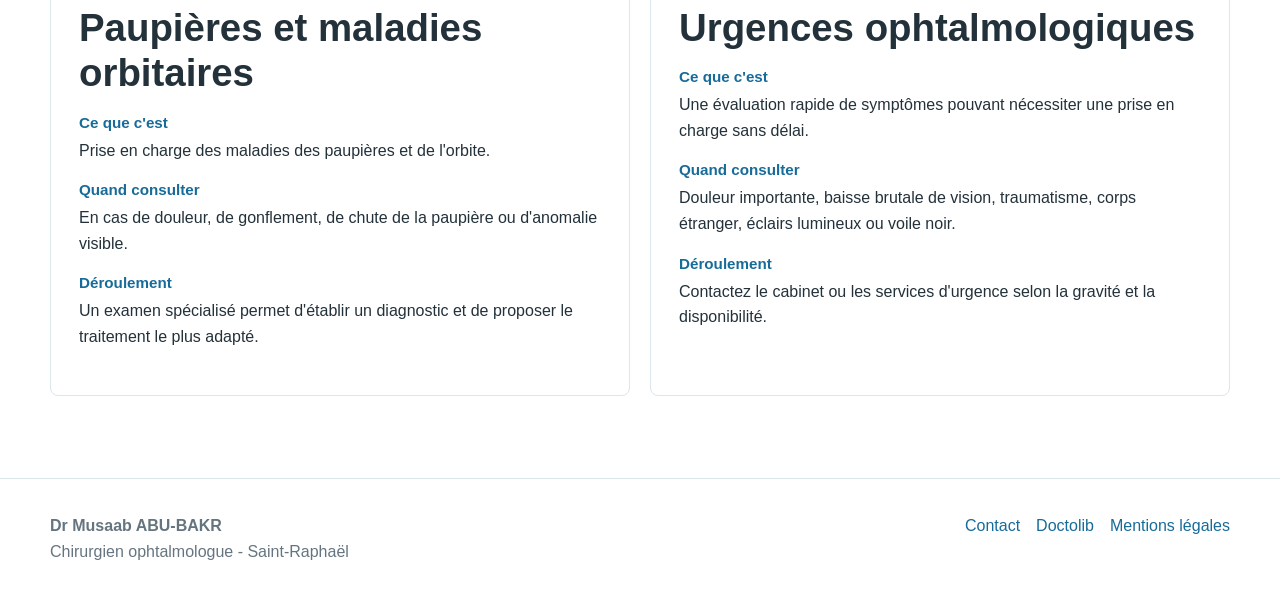
==== commit 8b3e0c1e: "Add files via upload" ====
--- a/consultations.html
+++ b/consultations.html
@@ -6,11 +6,11 @@
     <title>Consultations ophtalmologiques à Saint-Raphaël | Dr Musaab ABU-BAKR</title>
     <meta name="description" content="Consultation ophtalmologique, contrôle de la vision, fond d'oeil, glaucome, diabète, cataracte, chirurgie réfractive, DMLA, kératopigmentation, paupières et maladies orbitaires.">
     <link rel="icon" type="image/svg+xml" href="assets/images/logo-mab.svg">
-    <link rel="stylesheet" href="assets/styles.css?v=1">
+    <link rel="stylesheet" href="assets/styles.css?v=d21c5bc8">
   </head>
   <body>
     <header class="site-header">
-      <a class="brand" href="index.html"><img src="assets/images/logo-mab.svg" alt="Dr Musaab ABU-BAKR" class="brand-mark"><span><strong>Dr. MAB</strong><small>Musaab ABU-BAKR, ophtalmologue - Saint-Raphaël</small></span></a>
+      <a class="brand" href="index.html"><img src="assets/images/logo-mab.svg" alt="Dr Musaab ABU-BAKR" class="brand-mark"><span><strong>Dr. MAB</strong><small>Musaab ABU-BAKR, chirurgien ophtalmologue - Saint-Raphaël</small></span></a>
       <button class="nav-toggle" type="button" aria-expanded="false" aria-controls="site-nav">Menu</button>
       <nav id="site-nav" class="site-nav"><a href="index.html">Accueil</a><a href="le-docteur.html">Le Docteur</a><a href="consultations.html" aria-current="page">Consultations</a><a href="informations-pratiques.html">Informations pratiques</a><a href="contact.html">Contact</a></nav>
       <a class="button button-primary header-cta" href="https://www.doctolib.fr/ophtalmologue/saint-raphael/musaab-abu-bakr-81519fad-babe-4776-a67e-3e1cb4965080" target="_blank" rel="noopener">Prendre rendez-vous</a>
@@ -34,8 +34,8 @@
         <article><img src="assets/images/urgence.jpg" alt="Urgences ophtalmologiques"><div class="service-body"><h2>Urgences ophtalmologiques</h2><h3>Ce que c'est</h3><p>Une évaluation rapide de symptômes pouvant nécessiter une prise en charge sans délai.</p><h3>Quand consulter</h3><p>Douleur importante, baisse brutale de vision, traumatisme, corps étranger, éclairs lumineux ou voile noir.</p><h3>Déroulement</h3><p>Contactez le cabinet ou les services d'urgence selon la gravité et la disponibilité.</p></div></article>
       </section>
     </main>
-    <footer class="site-footer"><div><strong>Dr Musaab ABU-BAKR</strong><span>Ophtalmologue - Saint-Raphaël</span></div><nav><a href="contact.html">Contact</a><a href="https://www.doctolib.fr/ophtalmologue/saint-raphael/musaab-abu-bakr-81519fad-babe-4776-a67e-3e1cb4965080" target="_blank" rel="noopener">Doctolib</a><a href="mentions-legales.html">Mentions légales</a><a href="politique-confidentialite.html">Politique de confidentialité</a></nav></footer>
-    <script src="assets/i18n.js?v=1"></script>
-    <script src="assets/script.js?v=1"></script>
+    <footer class="site-footer"><div><strong>Dr Musaab ABU-BAKR</strong><span>Chirurgien ophtalmologue - Saint-Raphaël</span></div><nav><a href="contact.html">Contact</a><a href="https://www.doctolib.fr/ophtalmologue/saint-raphael/musaab-abu-bakr-81519fad-babe-4776-a67e-3e1cb4965080" target="_blank" rel="noopener">Doctolib</a><a href="mentions-legales.html">Mentions légales</a></nav></footer>
+    <script src="assets/i18n.js?v=fe2f585d"></script>
+    <script src="assets/script.js?v=799ef684"></script>
   </body>
 </html>
--- a/assets/styles.css
+++ b/assets/styles.css
@@ -456,6 +456,11 @@
 .contact-band,
 .contact-page {
   align-items: stretch;
+}
+
+.contact-secondary {
+  padding-top: 64px;
+  border-top: 1px solid var(--line);
 }
 
 .info-list {
@@ -642,6 +647,181 @@
 
 .legal-page {
   max-width: 820px;
+}
+
+.legal-page a:focus-visible {
+  outline: 2px solid var(--blue-dark);
+  outline-offset: 3px;
+  border-radius: 2px;
+}
+
+.legal-page.legal-document {
+  max-width: 1040px;
+  padding: 72px 0 96px;
+  overflow-wrap: anywhere;
+}
+
+.legal-page .legal-header {
+  max-width: 72ch;
+  margin-bottom: 40px;
+  padding-bottom: 28px;
+  border-bottom: 1px solid var(--line);
+}
+
+.legal-page .legal-header h1 {
+  margin-bottom: 14px;
+  font-size: clamp(2rem, 5vw, 3rem);
+}
+
+.legal-page .legal-updated,
+.legal-page .legal-notice {
+  margin: 0;
+  color: var(--muted);
+  font-size: 0.95rem;
+}
+
+.legal-page .legal-notice {
+  margin-top: 14px;
+  padding-left: 14px;
+  border-left: 2px solid var(--blue);
+  color: var(--ink);
+}
+
+.legal-page .legal-notice[hidden] {
+  display: none;
+}
+
+.legal-page .legal-layout {
+  display: block;
+}
+
+.legal-page .legal-toc {
+  margin-bottom: 40px;
+  padding-bottom: 28px;
+  border-bottom: 1px solid var(--line);
+}
+
+.legal-page .legal-toc h2 {
+  margin-bottom: 12px;
+  color: var(--muted);
+  font-size: 0.8rem;
+  letter-spacing: 0.08em;
+  text-transform: uppercase;
+}
+
+.legal-page .legal-toc ol {
+  margin: 0;
+  padding-left: 1.6em;
+  font-size: 0.95rem;
+  line-height: 1.45;
+}
+
+.legal-page .legal-toc li {
+  padding: 4px 0 4px 2px;
+}
+
+.legal-page .legal-toc li::marker {
+  color: var(--muted);
+}
+
+.legal-page .legal-toc a {
+  color: var(--ink);
+}
+
+.legal-page .legal-toc a:hover {
+  color: var(--blue-dark);
+}
+
+.legal-page .legal-body {
+  max-width: 72ch;
+  counter-reset: legal-section;
+}
+
+.legal-page .legal-body section {
+  padding: 32px 0;
+  border-top: 1px solid var(--line);
+  scroll-margin-top: 24px;
+}
+
+.legal-page .legal-body section:first-child {
+  padding-top: 0;
+  border-top: 0;
+}
+
+.legal-page .legal-body h2 {
+  display: flex;
+  gap: 0.6em;
+  margin-bottom: 18px;
+  font-size: clamp(1.25rem, 2.4vw, 1.5rem);
+  counter-increment: legal-section;
+}
+
+.legal-page .legal-body h2::before {
+  flex: none;
+  min-width: 1.6em;
+  color: var(--muted);
+  content: counter(legal-section) ".";
+  font-weight: 400;
+}
+
+.legal-page .legal-body p,
+.legal-page .legal-body li {
+  line-height: 1.7;
+}
+
+.legal-page .legal-body ul {
+  margin: 0 0 18px;
+  padding-left: 1.3em;
+}
+
+.legal-page .legal-body dl {
+  display: grid;
+  grid-template-columns: minmax(0, 1fr);
+  gap: 0;
+  margin: 0 0 18px;
+}
+
+.legal-page .legal-body dt {
+  margin-top: 14px;
+  color: var(--muted);
+  font-size: 0.82rem;
+  font-weight: 700;
+  letter-spacing: 0.04em;
+  text-transform: uppercase;
+}
+
+.legal-page .legal-body dd {
+  margin: 2px 0 0;
+}
+
+.legal-page .legal-footer {
+  max-width: 72ch;
+  margin-top: 48px;
+  padding-top: 24px;
+  border-top: 1px solid var(--line);
+}
+
+@media (min-width: 960px) {
+  .legal-page .legal-layout {
+    display: grid;
+    grid-template-columns: 220px minmax(0, 72ch);
+    gap: 64px;
+    align-items: start;
+  }
+
+  .legal-page .legal-toc {
+    position: sticky;
+    top: 32px;
+    margin: 0;
+    padding: 0;
+    border: 0;
+  }
+}
+
+@media (prefers-reduced-motion: reduce) {
+  html:has(.legal-page) {
+    scroll-behavior: auto;
+  }
 }
 
 @media (max-width: 1180px) {
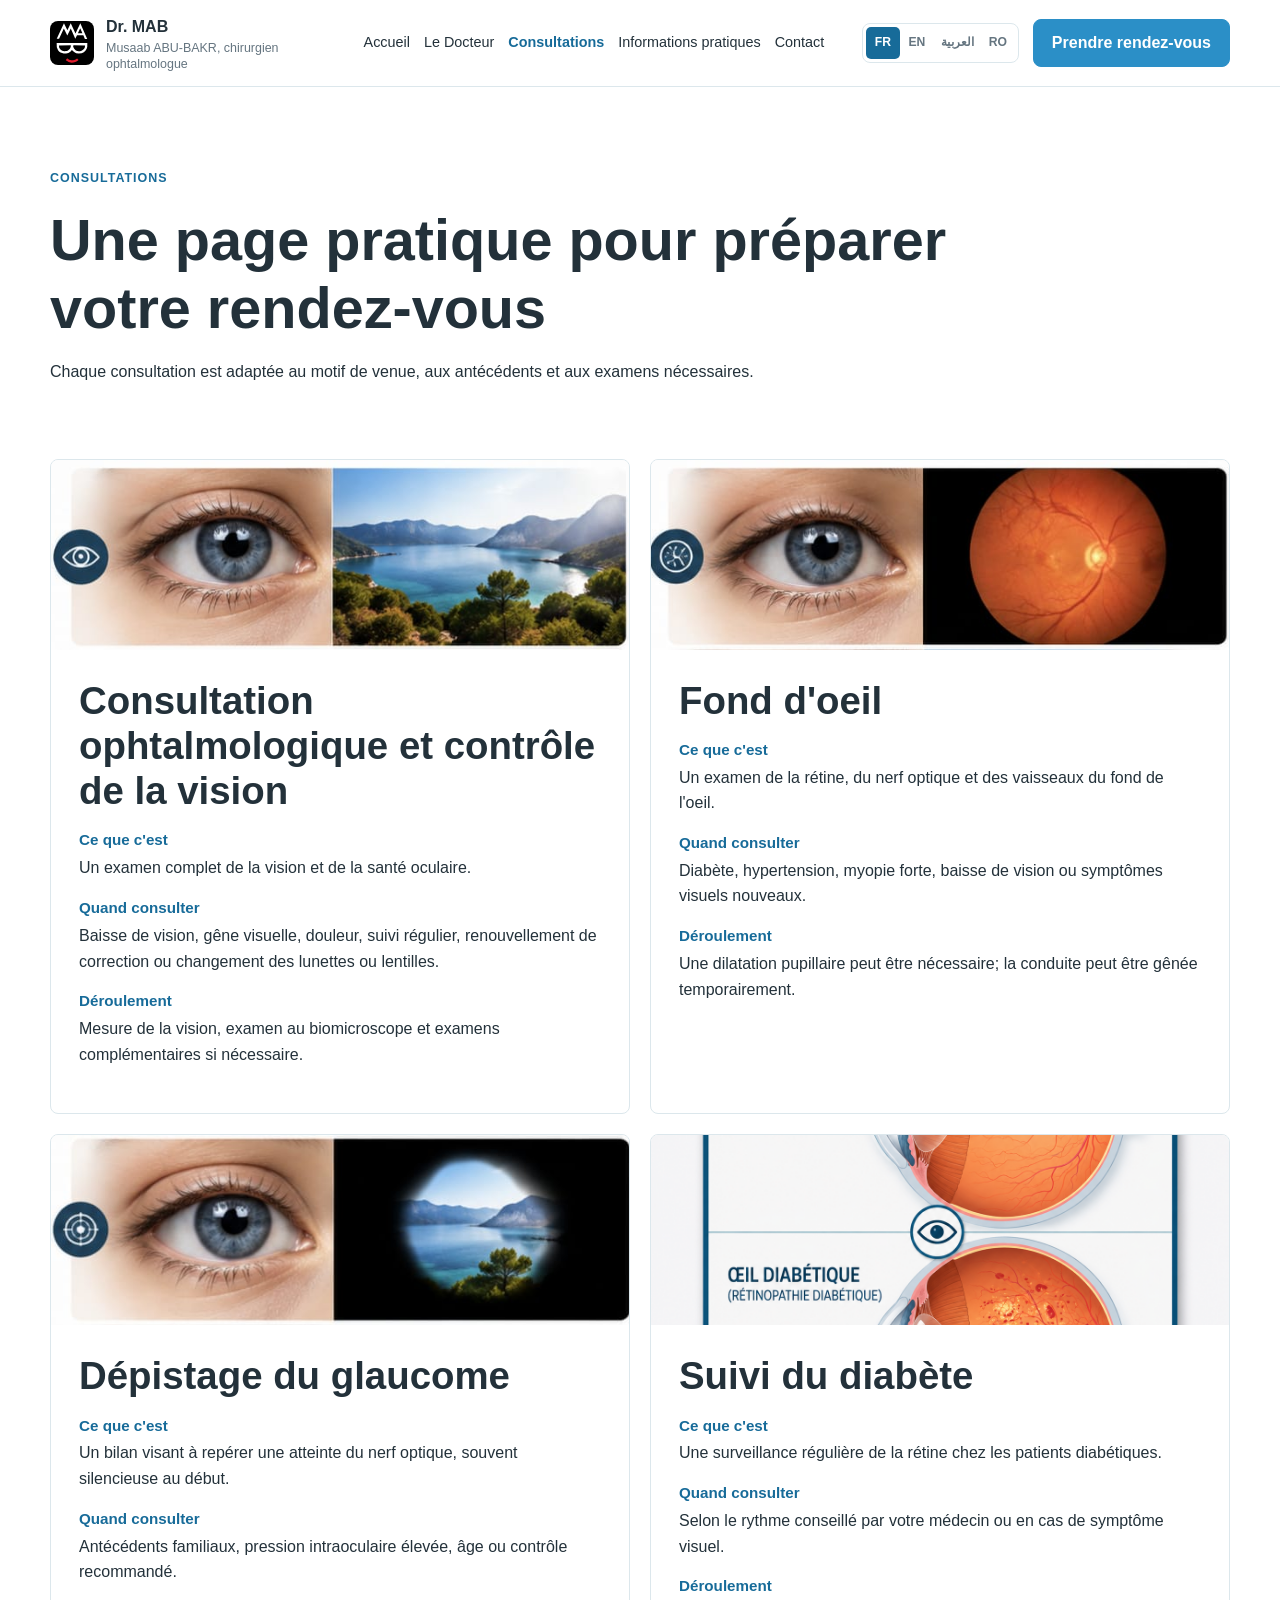
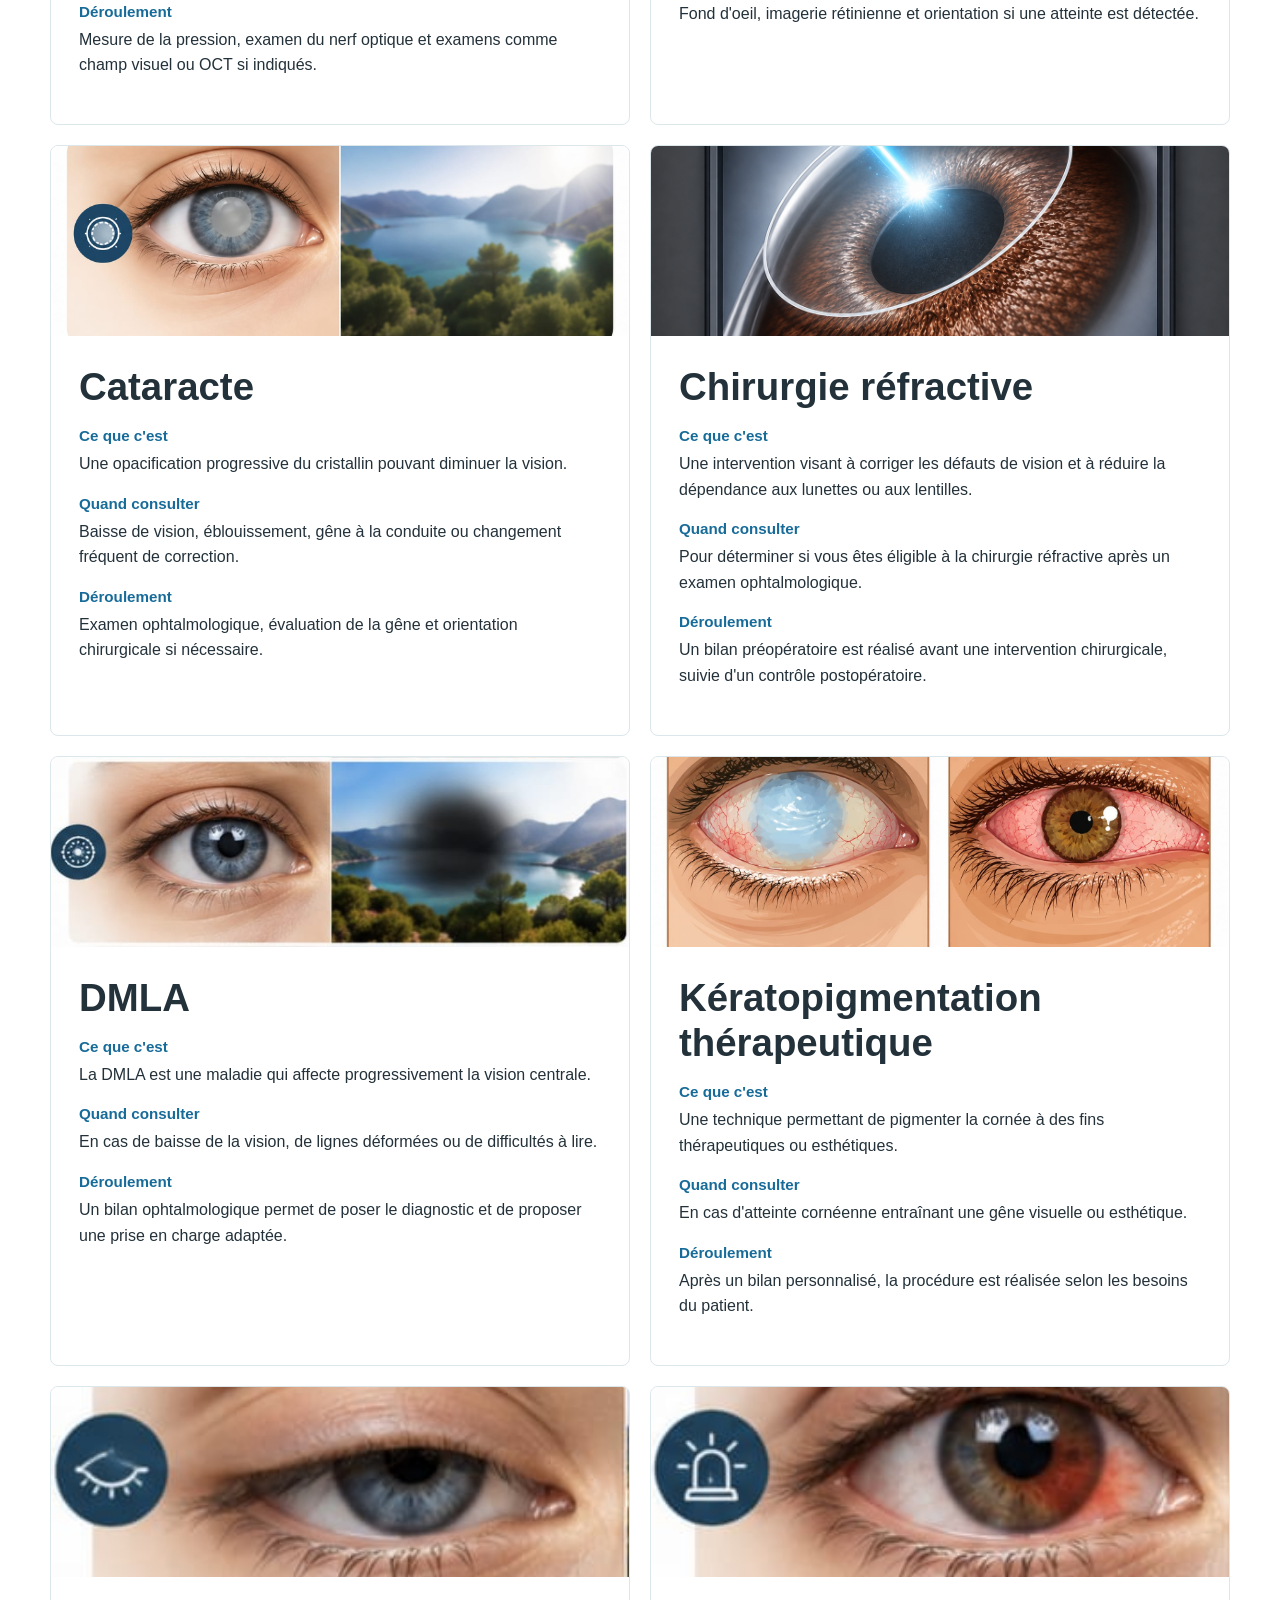
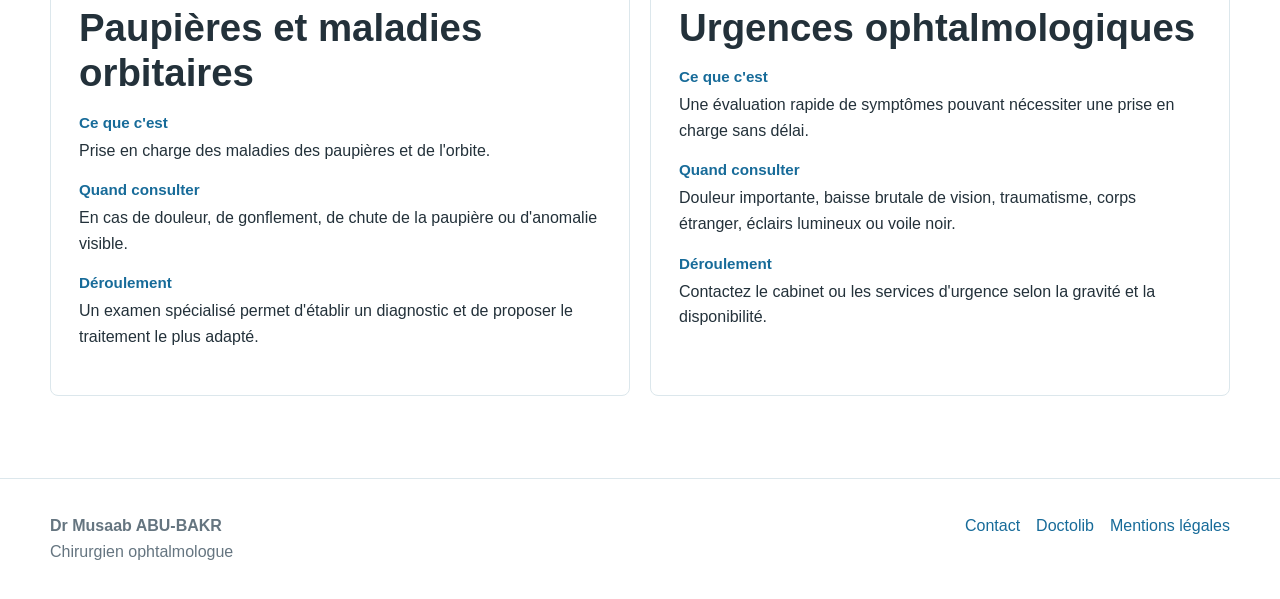
==== commit 65860cac: "Add files via upload" ====
--- a/consultations.html
+++ b/consultations.html
@@ -3,14 +3,14 @@
   <head>
     <meta charset="utf-8">
     <meta name="viewport" content="width=device-width, initial-scale=1">
-    <title>Consultations ophtalmologiques à Saint-Raphaël | Dr Musaab ABU-BAKR</title>
+    <title>Consultations ophtalmologiques | Dr Musaab ABU-BAKR</title>
     <meta name="description" content="Consultation ophtalmologique, contrôle de la vision, fond d'oeil, glaucome, diabète, cataracte, chirurgie réfractive, DMLA, kératopigmentation, paupières et maladies orbitaires.">
     <link rel="icon" type="image/svg+xml" href="assets/images/logo-mab.svg">
     <link rel="stylesheet" href="assets/styles.css?v=d21c5bc8">
   </head>
   <body>
     <header class="site-header">
-      <a class="brand" href="index.html"><img src="assets/images/logo-mab.svg" alt="Dr Musaab ABU-BAKR" class="brand-mark"><span><strong>Dr. MAB</strong><small>Musaab ABU-BAKR, chirurgien ophtalmologue - Saint-Raphaël</small></span></a>
+      <a class="brand" href="index.html"><img src="assets/images/logo-mab.svg" alt="Dr Musaab ABU-BAKR" class="brand-mark"><span><strong>Dr. MAB</strong><small>Musaab ABU-BAKR, chirurgien ophtalmologue</small></span></a>
       <button class="nav-toggle" type="button" aria-expanded="false" aria-controls="site-nav">Menu</button>
       <nav id="site-nav" class="site-nav"><a href="index.html">Accueil</a><a href="le-docteur.html">Le Docteur</a><a href="consultations.html" aria-current="page">Consultations</a><a href="informations-pratiques.html">Informations pratiques</a><a href="contact.html">Contact</a></nav>
       <a class="button button-primary header-cta" href="https://www.doctolib.fr/ophtalmologue/saint-raphael/musaab-abu-bakr-81519fad-babe-4776-a67e-3e1cb4965080" target="_blank" rel="noopener">Prendre rendez-vous</a>
@@ -34,8 +34,8 @@
         <article><img src="assets/images/urgence.jpg" alt="Urgences ophtalmologiques"><div class="service-body"><h2>Urgences ophtalmologiques</h2><h3>Ce que c'est</h3><p>Une évaluation rapide de symptômes pouvant nécessiter une prise en charge sans délai.</p><h3>Quand consulter</h3><p>Douleur importante, baisse brutale de vision, traumatisme, corps étranger, éclairs lumineux ou voile noir.</p><h3>Déroulement</h3><p>Contactez le cabinet ou les services d'urgence selon la gravité et la disponibilité.</p></div></article>
       </section>
     </main>
-    <footer class="site-footer"><div><strong>Dr Musaab ABU-BAKR</strong><span>Chirurgien ophtalmologue - Saint-Raphaël</span></div><nav><a href="contact.html">Contact</a><a href="https://www.doctolib.fr/ophtalmologue/saint-raphael/musaab-abu-bakr-81519fad-babe-4776-a67e-3e1cb4965080" target="_blank" rel="noopener">Doctolib</a><a href="mentions-legales.html">Mentions légales</a></nav></footer>
-    <script src="assets/i18n.js?v=fe2f585d"></script>
+    <footer class="site-footer"><div><strong>Dr Musaab ABU-BAKR</strong><span>Chirurgien ophtalmologue</span></div><nav><a href="contact.html">Contact</a><a href="https://www.doctolib.fr/ophtalmologue/saint-raphael/musaab-abu-bakr-81519fad-babe-4776-a67e-3e1cb4965080" target="_blank" rel="noopener">Doctolib</a><a href="mentions-legales.html">Mentions légales</a></nav></footer>
+    <script src="assets/i18n.js?v=83a98ea0"></script>
     <script src="assets/script.js?v=799ef684"></script>
   </body>
 </html>
